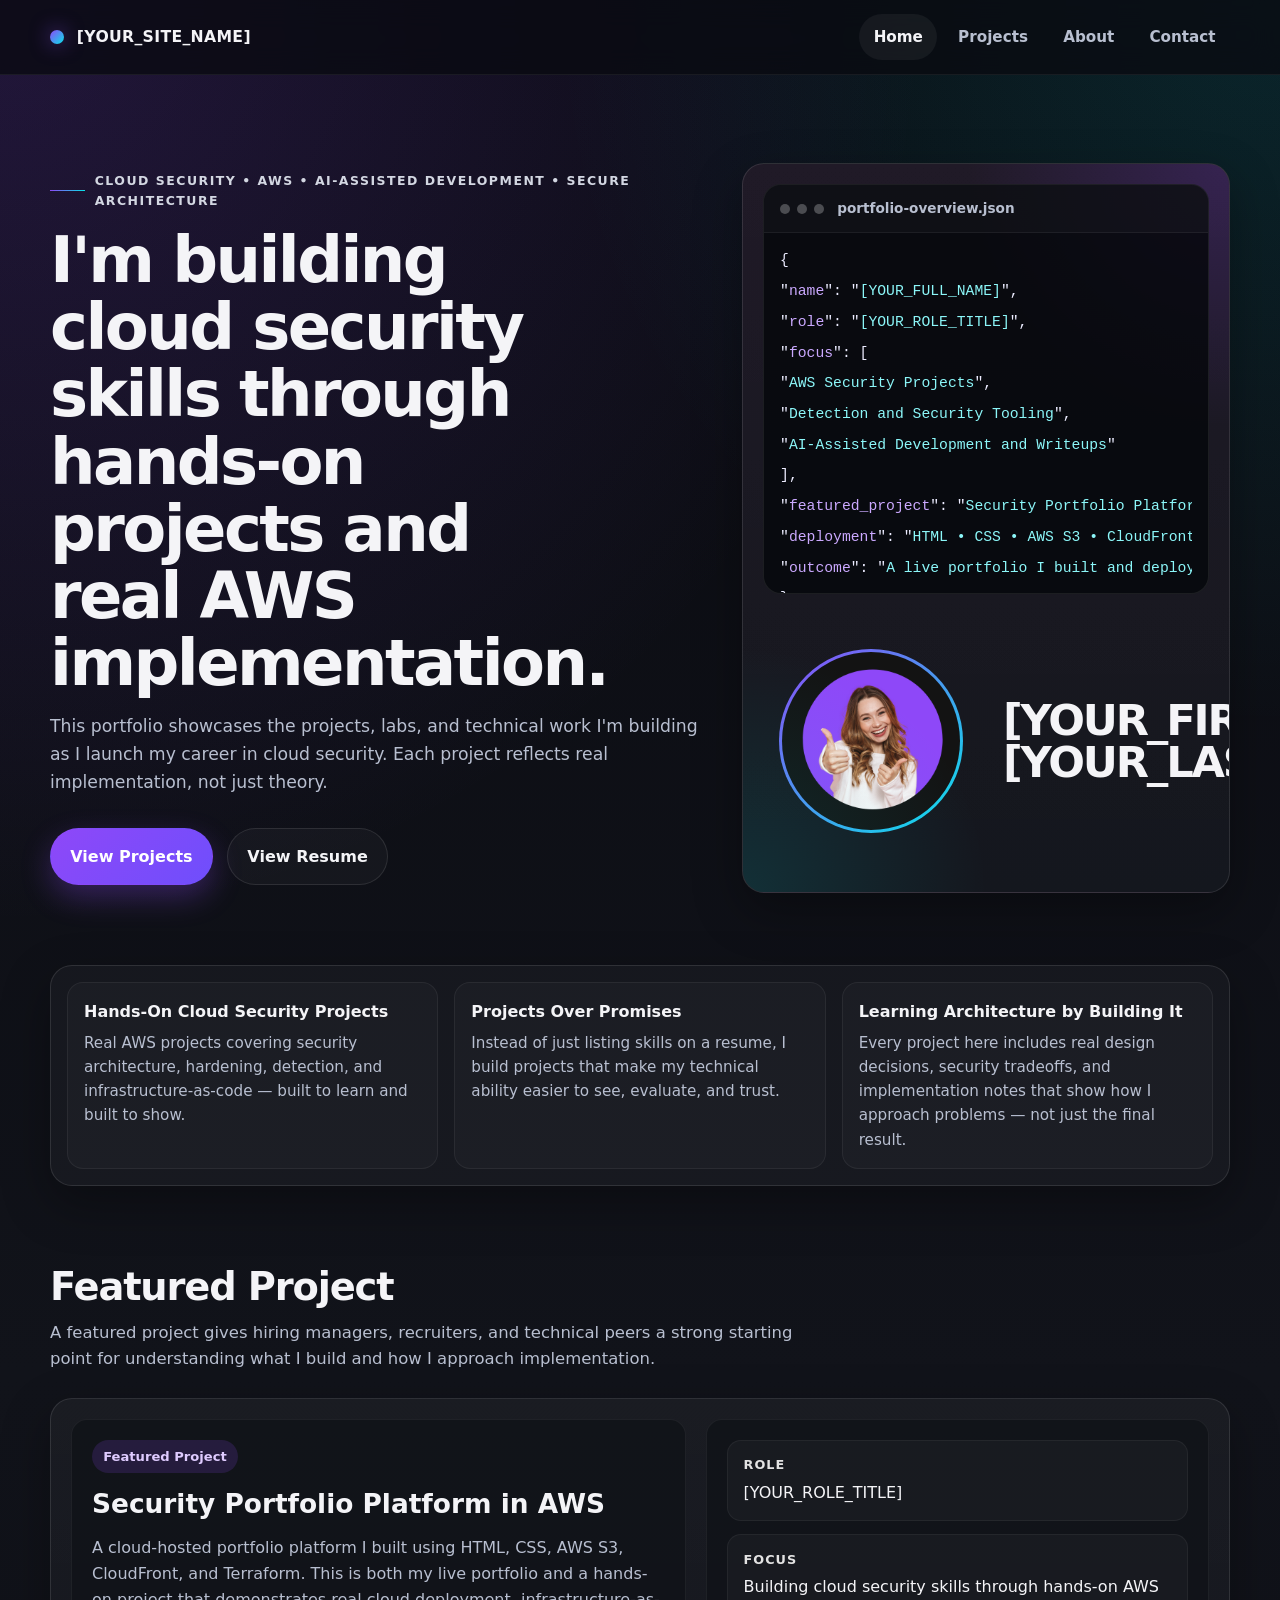
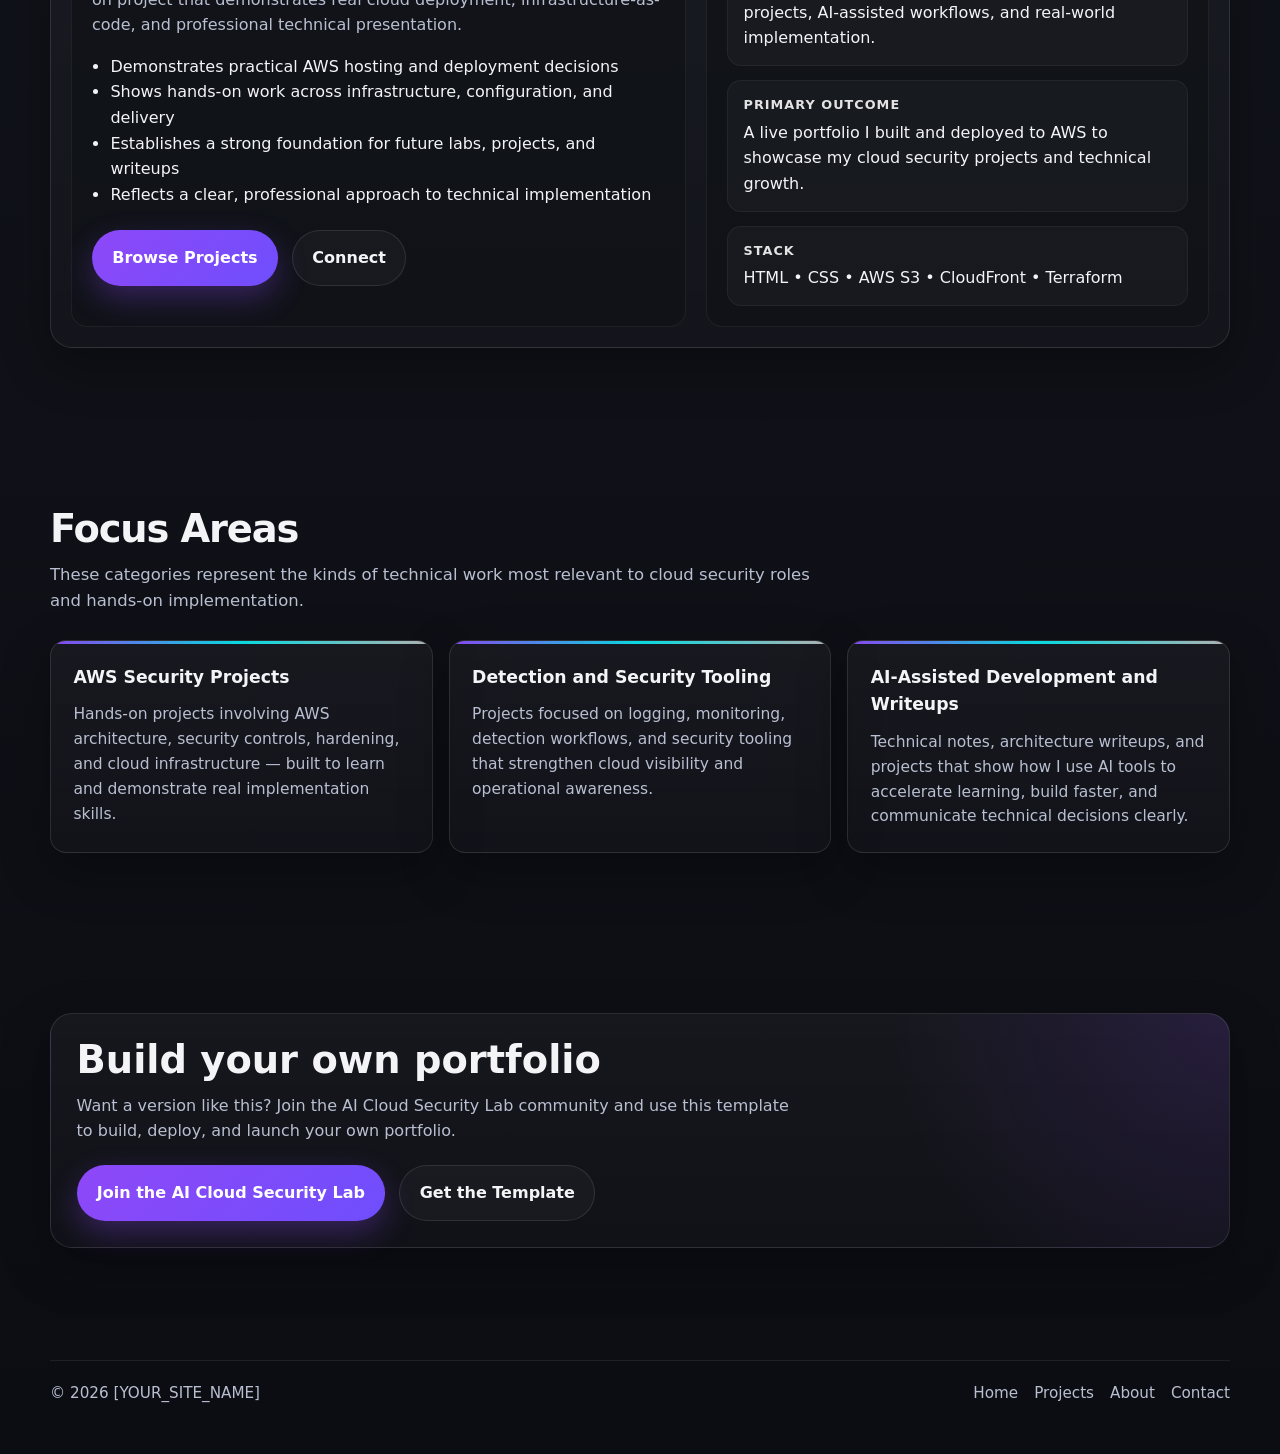
==== index.html @ b3df015f "Overhaul portfolio template: centralize config, rewrite copy, add project template - Rewrote all def" ====
<!DOCTYPE html>
<html lang="en">
<head>
  <meta charset="UTF-8" />
  <meta name="viewport" content="width=device-width, initial-scale=1.0" />

  <title>[YOUR_SITE_NAME] | Cloud Security Portfolio</title>
  <meta
    name="description"
    content="A cloud security portfolio built to showcase AWS projects, technical depth, and hands-on implementation experience."
    data-meta-description="homeMetaDescription"
  />

  <link rel="icon" type="image/svg+xml" href="assets/img/favicon.svg" />
  <link rel="stylesheet" href="assets/css/style.css" />
  <style>
    /* Homepage hero profile override
       Keeps the lower-right identity area centered, prominent,
       and visually complete beneath the JSON preview. */
    .hero-profile-showcase {
      display: grid;
      grid-template-columns: 200px 1fr;
      align-items: center;
      justify-content: center;
      gap: 2rem;
      width: min(100%, 430px);
      min-height: 255px;
      margin: 0 auto;
      padding: 0.5rem 0 0.25rem;
    }

    .hero-profile-photo-wrap-showcase {
      width: 184px;
      height: 184px;
      justify-self: center;
    }

    .hero-profile-text-showcase {
      display: flex;
      flex-direction: column;
      justify-content: center;
      align-self: center;
      gap: 0.15rem;
    }

    .hero-profile-text-showcase strong {
      font-size: 2.7rem;
      line-height: 0.9;
      letter-spacing: -0.05em;
    }

    @media (max-width: 700px) {
      .hero-profile-showcase {
        grid-template-columns: 126px 1fr;
        gap: 1rem;
        width: 100%;
        min-height: 0;
      }

      .hero-profile-photo-wrap-showcase {
        width: 124px;
        height: 124px;
      }

      .hero-profile-text-showcase strong {
        font-size: 1.9rem;
      }
    }
  </style>
</head>
<body data-page-id="home">
  <header class="site-header">
    <div class="container header-inner">
      <a href="index.html" class="logo" aria-label="Go to homepage">
        <span class="logo-mark" aria-hidden="true"></span>
        <span class="logo-text" data-site-name>[YOUR_SITE_NAME]</span>
      </a>

      <nav class="nav" aria-label="Primary navigation">
        <a href="index.html" aria-current="page">Home</a>
        <a href="projects.html">Projects</a>
        <a href="about.html">About</a>
        <a href="contact.html">Contact</a>
      </nav>
    </div>
  </header>

  <main>
    <section class="hero">
      <div class="container hero-grid">
        <div class="hero-copy">
          <div class="eyebrow" data-site-tagline>Cloud Security • AWS • Detection • Secure Architecture</div>

          <h1 data-home-hero-title>
            I build safer cloud environments through practical security engineering.
          </h1>

          <p class="hero-text" data-home-hero-subtitle>
            This portfolio highlights AWS projects, security tooling, architecture decisions, and technical work that demonstrate how I approach cloud security in practice.
          </p>

          <div class="hero-actions">
            <a class="button button-primary" href="projects.html" data-cta-view-projects>
              View Projects
            </a>

            <a
              class="button button-secondary"
              data-site-resume
              href="[YOUR_RESUME_URL]"
              target="_blank"
              rel="noopener noreferrer"
              data-site-resume-label
            >
              View Resume
            </a>
          </div>
        </div>

        <aside class="hero-card hero-card-stack" aria-label="Portfolio preview and profile">
          <div class="terminal">
            <div class="terminal-top">
              <span class="dot"></span>
              <span class="dot"></span>
              <span class="dot"></span>
              <span class="terminal-label" data-manifest-portfolio-label>portfolio-overview.json</span>
            </div>

            <div class="terminal-body">
              <p class="code-line">{</p>
              <p class="code-line">  "<span class="code-key">name</span>": "<span class="code-value" data-site-full-name>[YOUR_FULL_NAME]</span>",</p>
              <p class="code-line">  "<span class="code-key">role</span>": "<span class="code-value" data-site-role-title>[YOUR_ROLE_TITLE]</span>",</p>
              <p class="code-line">  "<span class="code-key">focus</span>": [</p>
              <p class="code-line">    "<span class="code-value" data-focus-area-one-title>AWS Security Projects</span>",</p>
              <p class="code-line">    "<span class="code-value" data-focus-area-two-title>Detection &amp; Security Tooling</span>",</p>
              <p class="code-line">    "<span class="code-value" data-focus-area-three-title>Architecture &amp; Technical Writeups</span>"</p>
              <p class="code-line">  ],</p>
              <p class="code-line">  "<span class="code-key">featured_project</span>": "<span class="code-value" data-featured-project-title>Security Portfolio Platform in AWS</span>",</p>
              <p class="code-line">  "<span class="code-key">deployment</span>": "<span class="code-value" data-starter-project-stack-short>HTML • CSS • AWS S3 • CloudFront • Terraform</span>",</p>
              <p class="code-line">  "<span class="code-key">outcome</span>": "<span class="code-value" data-starter-project-outcome>A professional site for presenting projects, technical depth, and cloud security experience.</span>"</p>
              <p class="code-line">}</p>
            </div>
          </div>

          <div class="hero-profile-minimal hero-profile-showcase">
            <div class="hero-profile-photo-wrap hero-profile-photo-wrap-showcase">
              <img
                data-site-headshot
                src="assets/img/headshot.png"
                alt="Profile image preview"
                class="hero-profile-photo"
              />
            </div>

            <div class="hero-profile-text hero-profile-text-showcase" aria-label="Profile identity">
              <strong data-site-first-name>[YOUR_FIRST_NAME]</strong>
              <strong data-site-last-name>[YOUR_LAST_NAME]</strong>
            </div>
          </div>
        </aside>
      </div>
    </section>

    <section class="info-strip">
      <div class="container">
        <div class="info-panel">
          <div class="info-item">
            <h3 data-home-value-one-title>Cloud Security Experience</h3>
            <p data-home-value-one-body>
              Explore hands-on work related to AWS security, hardening, logging, detection, and architecture decisions in real technical environments.
            </p>
          </div>

          <div class="info-item">
            <h3 data-home-value-two-title>Projects That Show How I Work</h3>
            <p data-home-value-two-body>
              See projects, labs, and writeups that make my technical approach easier to evaluate than a resume bullet ever could.
            </p>
          </div>

          <div class="info-item">
            <h3 data-home-value-three-title>Security Architecture Thinking</h3>
            <p data-home-value-three-body>
              This portfolio includes projects and writeups that show how I approach secure design, implementation decisions, and technical tradeoffs.
            </p>
          </div>
        </div>
      </div>
    </section>

    <section class="section" id="featured-project">
      <div class="container">
        <div class="section-header">
          <h2>Featured Project</h2>
          <p data-featured-section-desc>
            A featured project gives hiring managers, recruiters, and peers a strong starting point for understanding the kind of work I do and how I approach implementation.
          </p>
        </div>

        <div class="feature-card">
          <div class="feature-main">
            <span class="project-tag" data-starter-project-label>Starter Project</span>

            <h3 data-featured-project-title>Security Portfolio Platform in AWS</h3>

            <p data-featured-project-short-description>
              A practical static portfolio platform built with HTML, CSS, AWS S3, CloudFront, and Terraform. This project serves as both a live portfolio foundation and a repeatable example of cloud-hosted technical implementation presented in a professional way.
            </p>

            <ul class="feature-list">
              <li>Demonstrates practical AWS hosting and deployment decisions</li>
              <li>Shows hands-on work across infrastructure, configuration, and delivery</li>
              <li>Establishes a strong foundation for future labs, projects, and writeups</li>
              <li>Reflects a clear, professional approach to technical implementation</li>
            </ul>

            <div class="hero-actions feature-actions">
              <a class="button button-primary" href="projects.html" data-cta-browse-projects>
                Browse Projects
              </a>
              <a class="button button-secondary" href="contact.html">
                Connect
              </a>
            </div>
          </div>

          <aside class="feature-side">
            <div class="meta-grid">
              <div class="meta-item">
                <span class="meta-label">Role</span>
                <span data-site-role-title>[YOUR_ROLE_TITLE]</span>
              </div>

              <div class="meta-item">
                <span class="meta-label">Focus</span>
                <span data-site-focus-line>Cloud security, secure architecture, and hands-on implementation across AWS environments.</span>
              </div>

              <div class="meta-item">
                <span class="meta-label">Primary Outcome</span>
                <span data-starter-project-outcome>A professional site for presenting projects, technical depth, and cloud security experience.</span>
              </div>

              <div class="meta-item">
                <span class="meta-label">Stack</span>
                <span data-starter-project-stack-short>HTML • CSS • AWS S3 • CloudFront • Terraform</span>
              </div>
            </div>
          </aside>
        </div>
      </div>
    </section>

    <section class="section" id="focus-areas">
      <div class="container">
        <div class="section-header">
          <h2>Focus Areas</h2>
          <p data-focus-areas-section-desc>
            These categories help frame the kinds of work most relevant to cloud security roles, technical leadership conversations, and hands-on implementation opportunities.
          </p>
        </div>

        <div class="grid grid-3">
          <article class="card">
            <h3 data-focus-area-one-title>AWS Security Projects</h3>
            <p data-focus-area-one-description>
              Hands-on work involving AWS architecture, security controls, hardening decisions, and cloud-focused implementation.
            </p>
          </article>

          <article class="card">
            <h3 data-focus-area-two-title>Detection &amp; Security Tooling</h3>
            <p data-focus-area-two-description>
              Projects involving logging, monitoring, detection workflows, and security platforms that support stronger operational visibility.
            </p>
          </article>

          <article class="card">
            <h3 data-focus-area-three-title>Architecture &amp; Technical Writeups</h3>
            <p data-focus-area-three-description>
              Technical notes and structured writeups that explain design choices, implementation logic, and security reasoning clearly.
            </p>
          </article>
        </div>
      </div>
    </section>

    <section class="section" data-template-promo>
      <div class="container">
        <div class="cta-panel">
          <h2 data-template-promo-title>Build your own portfolio</h2>
          <p data-template-promo-text>
            Want a version like this? Join the community and use the template starter to build and deploy your own portfolio.
          </p>

          <div class="cta-actions">
            <a
              class="button button-primary"
              data-site-skool
              href="https://www.skool.com/cloud-security-lab"
              target="_blank"
              rel="noopener noreferrer"
              data-template-promo-community-label
            >
              Learn in the Community
            </a>
            <a
              class="button button-secondary"
              data-site-template-repo
              href="[YOUR_TEMPLATE_REPO_URL]"
              target="_blank"
              rel="noopener noreferrer"
              data-template-promo-github-label
            >
              Get the Template
            </a>
          </div>
        </div>
      </div>
    </section>
  </main>

  <footer class="site-footer">
    <div class="container footer-inner">
      <div data-site-footer>© 2026 [YOUR_SITE_NAME]</div>

      <div class="footer-links">
        <a href="index.html">Home</a>
        <a href="projects.html">Projects</a>
        <a href="about.html">About</a>
        <a href="contact.html">Contact</a>
      </div>
    </div>
  </footer>

  <script src="assets/js/main.js"></script>
</body>
</html>
---- assets/css/style.css ----
/*
  ==========================================================
  SECURITY PORTFOLIO TEMPLATE STYLES
  ==========================================================

  Core palette:
  - Accent purple: #8e48f8
  - Accent teal: #07e4e9
  - Silver: #e3e3e3
  - Black: #131313
*/

:root {
  --bg: #080b12;
  --bg-alt: #10131b;
  --panel: rgba(22, 24, 31, 0.88);
  --panel-strong: #171922;
  --text: #f4f4f7;
  --muted: #b8bfd0;
  --silver: #e3e3e3;
  --border: rgba(227, 227, 227, 0.12);

  --accent: #8e48f8;
  --accent-hover: #9d63fb;
  --accent-2: #07e4e9;
  --black: #131313;

  --shadow: 0 18px 50px rgba(0, 0, 0, 0.32);
  --radius-lg: 22px;
  --radius-md: 16px;
  --radius-sm: 12px;
  --max-width: 1180px;
}

* {
  box-sizing: border-box;
}

html {
  scroll-behavior: smooth;
}

body {
  margin: 0;
  font-family: Inter, ui-sans-serif, system-ui, -apple-system, BlinkMacSystemFont, "Segoe UI",
    Roboto, Helvetica, Arial, sans-serif;
  color: var(--text);
  background:
    radial-gradient(circle at top left, rgba(142, 72, 248, 0.18), transparent 28%),
    radial-gradient(circle at top right, rgba(7, 228, 233, 0.12), transparent 22%),
    linear-gradient(180deg, #0a0b11 0%, #11131a 45%, #0c0d13 100%);
  min-height: 100vh;
  line-height: 1.6;
}

a {
  color: inherit;
  text-decoration: none;
}

img {
  max-width: 100%;
  display: block;
}

.container {
  width: min(var(--max-width), calc(100% - 2rem));
  margin: 0 auto;
}

/* Header */
.site-header {
  position: sticky;
  top: 0;
  z-index: 1000;
  backdrop-filter: blur(14px);
  background: rgba(10, 11, 17, 0.78);
  border-bottom: 1px solid rgba(255, 255, 255, 0.06);
}

.header-inner {
  display: flex;
  align-items: center;
  justify-content: space-between;
  gap: 1rem;
  min-height: 74px;
}

.logo {
  display: inline-flex;
  align-items: center;
  gap: 0.8rem;
  font-weight: 800;
  letter-spacing: 0.02em;
}

.logo-mark {
  width: 14px;
  height: 14px;
  border-radius: 50%;
  background: linear-gradient(135deg, var(--accent), var(--accent-2));
  box-shadow: 0 0 20px rgba(142, 72, 248, 0.58);
  flex-shrink: 0;
}

.logo-text {
  font-size: 0.98rem;
  color: var(--text);
}

.nav {
  display: flex;
  align-items: center;
  gap: 0.4rem;
  flex-wrap: wrap;
}

.nav a {
  color: var(--muted);
  padding: 0.65rem 0.9rem;
  border-radius: 999px;
  transition: 0.2s ease;
  font-weight: 600;
  font-size: 0.95rem;
}

.nav a:hover,
.nav a[aria-current="page"] {
  color: var(--text);
  background: rgba(255, 255, 255, 0.05);
}

/* Hero */
.hero {
  padding: 5.5rem 0 3.5rem;
}

.hero-grid {
  display: grid;
  grid-template-columns: 1.15fr 0.85fr;
  gap: 2rem;
  align-items: stretch;
}

.hero-copy {
  padding: 0.5rem 0;
}

.eyebrow {
  display: inline-flex;
  align-items: center;
  gap: 0.6rem;
  margin-bottom: 1rem;
  color: #d3d7e2;
  text-transform: uppercase;
  letter-spacing: 0.12em;
  font-size: 0.78rem;
  font-weight: 800;
}

.eyebrow::before {
  content: "";
  width: 38px;
  height: 1px;
  background: linear-gradient(90deg, var(--accent), var(--accent-2));
  display: inline-block;
}

.hero h1 {
  margin: 0 0 1rem;
  font-size: clamp(2.5rem, 5vw, 4.8rem);
  line-height: 1.05;
  letter-spacing: -0.04em;
  max-width: 11ch;
}

.hero h1 .highlight {
  background: linear-gradient(135deg, #ffffff, #c9a7ff 52%, #84fcff);
  -webkit-background-clip: text;
  background-clip: text;
  color: transparent;
}

.hero-text {
  margin: 0;
  max-width: 700px;
  color: var(--muted);
  font-size: 1.08rem;
}

/* Profile chip / headshot */
.profile-chip {
  margin-top: 1.6rem;
  display: inline-flex;
  align-items: center;
  gap: 1rem;
  padding: 0.9rem 1rem;
  border-radius: 22px;
  background: rgba(255, 255, 255, 0.04);
  border: 1px solid var(--border);
  box-shadow: var(--shadow);
  max-width: 520px;
}

.profile-photo-wrap {
  width: 92px;
  height: 92px;
  border-radius: 50%;
  padding: 3px;
  background: linear-gradient(135deg, var(--accent), var(--accent-2));
  flex-shrink: 0;
}

.profile-photo {
  width: 100%;
  height: 100%;
  border-radius: 50%;
  object-fit: cover;
  background: #222;
}

.profile-chip-text {
  display: flex;
  flex-direction: column;
  gap: 0.2rem;
  min-width: 0;
}

.profile-chip-text strong {
  font-size: 1.15rem;
  line-height: 1.2;
}

.profile-chip-text span {
  font-size: 0.95rem;
  color: var(--muted);
  line-height: 1.3;
}

.hero-actions {
  display: flex;
  flex-wrap: wrap;
  gap: 0.9rem;
  margin-top: 2rem;
}

/* Buttons */
.button {
  display: inline-flex;
  align-items: center;
  justify-content: center;
  min-height: 48px;
  padding: 0.9rem 1.2rem;
  border-radius: 999px;
  border: 1px solid transparent;
  font-weight: 700;
  transition: 0.2s ease;
}

.button-primary {
  background: linear-gradient(135deg, var(--accent), #6f4efc);
  color: #fff;
  box-shadow: 0 12px 30px rgba(142, 72, 248, 0.3);
}

.button-primary:hover {
  transform: translateY(-1px);
  box-shadow: 0 16px 36px rgba(142, 72, 248, 0.36);
  background: linear-gradient(135deg, var(--accent-hover), #7f61ff);
}

.button-secondary {
  color: var(--text);
  border-color: rgba(255, 255, 255, 0.1);
  background: rgba(255, 255, 255, 0.03);
}

.button-secondary:hover {
  background: rgba(255, 255, 255, 0.06);
  border-color: rgba(255, 255, 255, 0.16);
}

/* Hero card / terminal */
.hero-card {
  position: relative;
  overflow: hidden;
  border-radius: var(--radius-lg);
  border: 1px solid var(--border);
  background:
    linear-gradient(180deg, rgba(255, 255, 255, 0.035), rgba(255, 255, 255, 0.015)),
    linear-gradient(180deg, #18121f, #10131a);
  padding: 1.25rem;
  box-shadow: var(--shadow);
  min-height: 100%;
}

.hero-card::before {
  content: "";
  position: absolute;
  inset: 0;
  background:
    radial-gradient(circle at top right, rgba(142, 72, 248, 0.2), transparent 30%),
    radial-gradient(circle at bottom left, rgba(7, 228, 233, 0.12), transparent 28%);
  pointer-events: none;
}

.terminal {
  position: relative;
  border-radius: 18px;
  border: 1px solid rgba(255, 255, 255, 0.08);
  background: rgba(6, 8, 12, 0.82);
  overflow: hidden;
}

.terminal-top {
  display: flex;
  align-items: center;
  gap: 0.45rem;
  padding: 0.8rem 1rem;
  border-bottom: 1px solid rgba(255, 255, 255, 0.06);
  background: rgba(255, 255, 255, 0.025);
}

.dot {
  width: 10px;
  height: 10px;
  border-radius: 50%;
  background: rgba(255, 255, 255, 0.25);
}

.terminal-label {
  margin-left: 0.35rem;
  font-size: 0.85rem;
  color: var(--muted);
  font-weight: 600;
}

.terminal-body {
  padding: 1rem;
  font-family: ui-monospace, SFMono-Regular, Menlo, Monaco, Consolas, monospace;
  font-size: 0.92rem;
  color: #ececff;
  max-height: 360px;
  overflow: auto;
  scrollbar-width: thin;
  scrollbar-color: var(--accent) rgba(255, 255, 255, 0.08);
}

/* Better-looking scrollbar */
.terminal-body::-webkit-scrollbar {
  width: 10px;
  height: 10px;
}

.terminal-body::-webkit-scrollbar-track {
  background: rgba(255, 255, 255, 0.06);
  border-radius: 999px;
}

.terminal-body::-webkit-scrollbar-thumb {
  background: linear-gradient(180deg, var(--accent), var(--accent-2));
  border-radius: 999px;
  border: 2px solid rgba(10, 11, 17, 0.75);
}

.terminal-body::-webkit-scrollbar-thumb:hover {
  background: linear-gradient(180deg, var(--accent-hover), #3cf3f7);
}

.code-line {
  margin: 0 0 0.45rem;
  white-space: nowrap;
  overflow-x: auto;
}

.code-key {
  color: #cba9ff;
}

.code-value {
  color: #8cf7f9;
}

/* Quick value strip */
.info-strip {
  padding: 1rem 0 0;
}

.info-panel {
  display: grid;
  grid-template-columns: repeat(3, 1fr);
  gap: 1rem;
  padding: 1rem;
  border: 1px solid var(--border);
  border-radius: var(--radius-lg);
  background: rgba(255, 255, 255, 0.03);
  box-shadow: var(--shadow);
}

.info-item {
  padding: 1rem;
  border-radius: var(--radius-md);
  background: rgba(255, 255, 255, 0.025);
  border: 1px solid rgba(255, 255, 255, 0.06);
}

.info-item h3 {
  margin: 0 0 0.4rem;
  font-size: 1rem;
}

.info-item p {
  margin: 0;
  color: var(--muted);
  font-size: 0.95rem;
}

/* Generic section styles */
.section {
  padding: 5rem 0;
}

.section-header {
  margin-bottom: 1.6rem;
  max-width: 760px;
}

.section-header h2 {
  margin: 0 0 0.7rem;
  font-size: clamp(1.9rem, 3vw, 2.8rem);
  line-height: 1.1;
  letter-spacing: -0.03em;
}

.section-header p {
  margin: 0;
  color: var(--muted);
  font-size: 1.03rem;
}

/* Featured project */
.feature-card {
  display: grid;
  grid-template-columns: 1.1fr 0.9fr;
  gap: 1.2rem;
  padding: 1.25rem;
  border-radius: var(--radius-lg);
  border: 1px solid var(--border);
  background: linear-gradient(180deg, rgba(255,255,255,0.04), rgba(255,255,255,0.02));
  box-shadow: var(--shadow);
}

.feature-main,
.feature-side {
  border-radius: var(--radius-md);
  padding: 1.25rem;
  background: rgba(16, 18, 24, 0.78);
  border: 1px solid rgba(255,255,255,0.06);
}

.project-tag {
  display: inline-flex;
  padding: 0.38rem 0.7rem;
  border-radius: 999px;
  background: rgba(142, 72, 248, 0.16);
  color: #dfcbff;
  font-size: 0.82rem;
  font-weight: 700;
  margin-bottom: 1rem;
}

.feature-main h3 {
  margin: 0 0 0.85rem;
  font-size: 1.65rem;
  line-height: 1.15;
}

.feature-main p,
.feature-side p,
.feature-side li {
  color: var(--muted);
}

.feature-list {
  margin: 1rem 0 0;
  padding-left: 1.15rem;
}

.feature-actions {
  margin-top: 1.4rem;
}

.meta-grid {
  display: grid;
  gap: 0.85rem;
}

.meta-item {
  padding: 0.9rem 1rem;
  border-radius: 14px;
  background: rgba(255,255,255,0.03);
  border: 1px solid rgba(255,255,255,0.05);
}

.meta-label {
  display: block;
  margin-bottom: 0.25rem;
  color: var(--silver);
  font-size: 0.8rem;
  font-weight: 800;
  text-transform: uppercase;
  letter-spacing: 0.08em;
}

/* Focus areas */
.grid {
  display: grid;
  gap: 1rem;
}

.grid-3 {
  grid-template-columns: repeat(3, 1fr);
}

.card {
  position: relative;
  overflow: hidden;
  padding: 1.4rem;
  border-radius: var(--radius-md);
  border: 1px solid var(--border);
  background: linear-gradient(180deg, rgba(255,255,255,0.04), rgba(255,255,255,0.02));
  box-shadow: var(--shadow);
}

.card::after {
  content: "";
  position: absolute;
  top: 0;
  left: 0;
  width: 100%;
  height: 3px;
  background: linear-gradient(90deg, var(--accent), var(--accent-2), #b9b9b9);
  opacity: 0.95;
}

.card h3 {
  margin: 0 0 0.7rem;
  font-size: 1.08rem;
}

.card p {
  margin: 0;
  color: var(--muted);
  font-size: 0.97rem;
}

/* CTA */
.cta-panel {
  padding: 1.6rem;
  border-radius: var(--radius-lg);
  border: 1px solid var(--border);
  background:
    radial-gradient(circle at top right, rgba(142, 72, 248, 0.14), transparent 28%),
    linear-gradient(180deg, rgba(255,255,255,0.04), rgba(255,255,255,0.02));
  box-shadow: var(--shadow);
}

.cta-panel h2 {
  margin: 0 0 0.7rem;
  font-size: clamp(1.7rem, 3vw, 2.4rem);
  line-height: 1.1;
}

.cta-panel p {
  margin: 0;
  color: var(--muted);
  max-width: 720px;
}

.cta-actions {
  display: flex;
  flex-wrap: wrap;
  gap: 0.9rem;
  margin-top: 1.3rem;
}

/* Footer */
.site-footer {
  padding: 2rem 0 3rem;
  color: var(--muted);
  font-size: 0.95rem;
}

.footer-inner {
  display: flex;
  justify-content: space-between;
  gap: 1rem;
  align-items: center;
  padding-top: 1.3rem;
  border-top: 1px solid rgba(255,255,255,0.08);
  flex-wrap: wrap;
}

.footer-links {
  display: flex;
  gap: 1rem;
  flex-wrap: wrap;
}

.footer-links a:hover {
  color: var(--text);
}

/* Responsive */
@media (max-width: 980px) {
  .hero-grid,
  .feature-card,
  .grid-3,
  .info-panel {
    grid-template-columns: 1fr;
  }

  .hero {
    padding-top: 4.25rem;
  }

  .hero h1 {
    max-width: 100%;
  }
}

@media (max-width: 700px) {
  .header-inner {
    align-items: flex-start;
    flex-direction: column;
    padding: 0.9rem 0;
  }

  .nav {
    width: 100%;
  }

  .nav a {
    padding-left: 0;
    padding-right: 0.75rem;
  }

  .hero-actions,
  .cta-actions {
    flex-direction: column;
    align-items: stretch;
  }

  .button {
    width: 100%;
  }

  .profile-chip {
    width: 100%;
    border-radius: 18px;
  }

  .hero-card,
  .feature-main,
  .feature-side,
  .card,
  .info-item,
  .cta-panel {
    padding: 1.1rem;
  }

  .section {
    padding: 4rem 0;
  }
}
/* ==========================================================
   PROJECTS PAGE
========================================================== */

.page-hero {
  padding: 5rem 0 2rem;
}

.page-hero-grid {
  display: grid;
  grid-template-columns: 1.05fr 0.95fr;
  gap: 1.5rem;
  align-items: stretch;
}

.page-hero-copy {
  display: flex;
  flex-direction: column;
  justify-content: center;
}

.page-title {
  margin: 0 0 1rem;
  font-size: clamp(2.3rem, 4.5vw, 4.4rem);
  line-height: 1.05;
  letter-spacing: -0.04em;
  max-width: 11.5ch;
}

.page-lead {
  margin: 0;
  max-width: 760px;
  color: var(--muted);
  font-size: 1.08rem;
}

.project-manifest-card {
  position: relative;
  overflow: hidden;
  border-radius: var(--radius-lg);
  border: 1px solid var(--border);
  background:
    linear-gradient(180deg, rgba(255,255,255,0.035), rgba(255,255,255,0.015)),
    linear-gradient(180deg, #18121f, #10131a);
  padding: 1.1rem;
  box-shadow: var(--shadow);
}

.project-manifest-card::before {
  content: "";
  position: absolute;
  inset: 0;
  background:
    radial-gradient(circle at top right, rgba(142, 72, 248, 0.18), transparent 30%),
    radial-gradient(circle at bottom left, rgba(7, 228, 233, 0.1), transparent 28%);
  pointer-events: none;
}

.manifest-window {
  position: relative;
  border-radius: 18px;
  border: 1px solid rgba(255,255,255,0.08);
  background: rgba(6, 8, 12, 0.84);
  overflow: hidden;
}

.manifest-top {
  display: flex;
  align-items: center;
  gap: 0.45rem;
  padding: 0.8rem 1rem;
  border-bottom: 1px solid rgba(255,255,255,0.06);
  background: rgba(255,255,255,0.025);
}

.manifest-label {
  margin-left: 0.35rem;
  font-size: 0.85rem;
  color: var(--muted);
  font-weight: 600;
}

.manifest-body {
  max-height: 320px;
  overflow: auto;
  padding: 1rem;
  scrollbar-width: thin;
  scrollbar-color: var(--accent) rgba(255, 255, 255, 0.08);
}

.manifest-body::-webkit-scrollbar {
  width: 10px;
  height: 10px;
}

.manifest-body::-webkit-scrollbar-track {
  background: rgba(255, 255, 255, 0.06);
  border-radius: 999px;
}

.manifest-body::-webkit-scrollbar-thumb {
  background: linear-gradient(180deg, var(--accent), var(--accent-2));
  border-radius: 999px;
  border: 2px solid rgba(10, 11, 17, 0.75);
}

.manifest-body::-webkit-scrollbar-thumb:hover {
  background: linear-gradient(180deg, var(--accent-hover), #3cf3f7);
}

.manifest-code {
  margin: 0;
  font-family: ui-monospace, SFMono-Regular, Menlo, Monaco, Consolas, monospace;
  font-size: 0.92rem;
  line-height: 1.7;
  color: #dff5ff;
  white-space: pre;
}

.manifest-summary {
  position: relative;
  display: grid;
  grid-template-columns: repeat(3, 1fr);
  gap: 0.85rem;
  margin-top: 1rem;
}

.manifest-summary-item {
  padding: 0.9rem 1rem;
  border-radius: 14px;
  background: rgba(255,255,255,0.04);
  border: 1px solid rgba(255,255,255,0.06);
}

.manifest-summary-label {
  display: block;
  margin-bottom: 0.3rem;
  color: var(--silver);
  font-size: 0.78rem;
  font-weight: 800;
  text-transform: uppercase;
  letter-spacing: 0.08em;
}

.manifest-summary-item strong {
  font-size: 0.95rem;
  line-height: 1.3;
}

/* existing responsive alignment */
@media (max-width: 980px) {
  .page-hero-grid {
    grid-template-columns: 1fr;
  }
}

@media (max-width: 700px) {
  .page-hero {
    padding: 4rem 0 1.5rem;
  }

  .manifest-summary {
    grid-template-columns: 1fr;
  }

  .manifest-body {
    max-height: 260px;
  }
}
/* ==========================================================
   PROJECT DETAIL PAGE
========================================================== */

.project-hero {
  padding: 5rem 0 2rem;
}

.project-hero-grid {
  display: grid;
  grid-template-columns: 1.05fr 0.95fr;
  gap: 1.5rem;
  align-items: stretch;
}

.project-hero-copy {
  display: flex;
  flex-direction: column;
  justify-content: center;
}

.project-title {
  margin: 0 0 1rem;
  font-size: clamp(2.3rem, 4.5vw, 4.4rem);
  line-height: 1.05;
  letter-spacing: -0.04em;
  max-width: 11ch;
}

.project-lead {
  margin: 0;
  max-width: 760px;
  color: var(--muted);
  font-size: 1.08rem;
}

.project-hero-actions {
  display: flex;
  flex-wrap: wrap;
  gap: 0.9rem;
  margin-top: 2rem;
}

.project-hero-card {
  position: relative;
  overflow: hidden;
  border-radius: var(--radius-lg);
  border: 1px solid var(--border);
  background:
    linear-gradient(180deg, rgba(255,255,255,0.035), rgba(255,255,255,0.015)),
    linear-gradient(180deg, #18121f, #10131a);
  padding: 1.1rem;
  box-shadow: var(--shadow);
}

.project-hero-card::before {
  content: "";
  position: absolute;
  inset: 0;
  background:
    radial-gradient(circle at top right, rgba(142, 72, 248, 0.18), transparent 30%),
    radial-gradient(circle at bottom left, rgba(7, 228, 233, 0.1), transparent 28%);
  pointer-events: none;
}

.project-content-grid {
  display: grid;
  grid-template-columns: minmax(0, 1.45fr) minmax(280px, 0.7fr);
  gap: 1.5rem;
  align-items: start;
}

.project-content-main {
  display: flex;
  flex-direction: column;
  gap: 1.25rem;
}

.project-section {
  padding: 1.4rem;
  border-radius: var(--radius-md);
  border: 1px solid var(--border);
  background: linear-gradient(180deg, rgba(255,255,255,0.04), rgba(255,255,255,0.02));
  box-shadow: var(--shadow);
}

.project-section h2 {
  margin: 0 0 0.85rem;
  font-size: 1.4rem;
  line-height: 1.2;
}

.project-section p {
  margin: 0;
  color: var(--muted);
}

.project-section .feature-list {
  margin: 0;
}

.project-section .feature-list li {
  color: var(--muted);
}

.project-placeholder {
  margin-top: 1rem;
  padding: 1.2rem;
  border-radius: 16px;
  border: 1px dashed rgba(255,255,255,0.12);
  background: rgba(255,255,255,0.03);
  color: var(--muted);
}

.project-sidebar {
  display: flex;
  flex-direction: column;
  gap: 1rem;
}

.project-sidebar-card {
  padding: 1.25rem;
  border-radius: var(--radius-md);
  border: 1px solid var(--border);
  background: linear-gradient(180deg, rgba(255,255,255,0.04), rgba(255,255,255,0.02));
  box-shadow: var(--shadow);
}

.project-sidebar-card h3 {
  margin: 0 0 1rem;
  font-size: 1.05rem;
}

.project-sidebar-list {
  display: flex;
  flex-direction: column;
  gap: 0.9rem;
}

.project-sidebar-item {
  display: flex;
  flex-direction: column;
  gap: 0.2rem;
}

.project-sidebar-label {
  color: var(--silver);
  font-size: 0.8rem;
  font-weight: 800;
  text-transform: uppercase;
  letter-spacing: 0.08em;
}

.project-sidebar-item strong {
  font-size: 0.98rem;
  line-height: 1.3;
}

.project-links {
  list-style: none;
  margin: 0;
  padding: 0;
}

.project-links li + li {
  margin-top: 0.75rem;
}

.project-links a {
  color: var(--accent-2);
  font-weight: 600;
}

.project-links a:hover {
  color: #7efcff;
}

@media (max-width: 980px) {
  .project-hero-grid,
  .project-content-grid {
    grid-template-columns: 1fr;
  }
}

@media (max-width: 700px) {
  .project-hero {
    padding: 4rem 0 1.5rem;
  }

  .project-section,
  .project-sidebar-card {
    padding: 1.1rem;
  }

  .project-hero-actions {
    flex-direction: column;
    align-items: stretch;
  }
}
/* ==========================================================
   ABOUT PAGE REFINEMENT
   Balanced hero photo + stronger text hierarchy
========================================================== */

.about-hero-enhanced {
  padding: 5rem 0 2rem;
}

.about-hero-grid-enhanced {
  display: grid;
  grid-template-columns: minmax(0, 1.2fr) 380px;
  gap: 1.5rem;
  align-items: center;
}

.about-title {
  margin: 0 0 1rem;
  font-size: clamp(2.8rem, 4.8vw, 4.8rem);
  line-height: 1.06;
  letter-spacing: -0.04em;
  max-width: 12ch;
}

.about-lead {
  margin: 0;
  max-width: 760px;
  color: var(--muted);
  font-size: 1.1rem;
  line-height: 1.7;
}

.about-feature-card {
  padding: 1rem;
  border-radius: var(--radius-lg);
  border: 1px solid var(--border);
  background:
    radial-gradient(circle at top right, rgba(142, 72, 248, 0.14), transparent 28%),
    linear-gradient(180deg, rgba(255,255,255,0.04), rgba(255,255,255,0.02));
  box-shadow: var(--shadow);
}

.about-feature-photo-wrap {
  width: 100%;
  aspect-ratio: 1 / 1;
  max-height: 340px;
  border-radius: 22px;
  padding: 4px;
  background: linear-gradient(135deg, var(--accent), var(--accent-2));
  overflow: hidden;
}

.about-feature-photo {
  width: 100%;
  height: 100%;
  object-fit: cover;
  border-radius: 18px;
  display: block;
  background: #222;
}

.about-feature-meta {
  margin-top: 0.9rem;
  display: flex;
  flex-direction: column;
  gap: 0.22rem;
}

.about-feature-meta strong {
  font-size: 1.08rem;
  line-height: 1.2;
}

.about-feature-meta span {
  color: var(--muted);
  font-size: 0.92rem;
  line-height: 1.35;
}

.about-feature-tags {
  margin-top: 0.85rem;
  display: flex;
  flex-wrap: wrap;
  gap: 0.5rem;
}

.about-feature-tags span {
  display: inline-flex;
  align-items: center;
  padding: 0.36rem 0.7rem;
  border-radius: 999px;
  background: rgba(255,255,255,0.05);
  border: 1px solid rgba(255,255,255,0.06);
  color: var(--silver);
  font-size: 0.8rem;
  font-weight: 600;
}

.about-content-grid-simplified {
  display: grid;
  grid-template-columns: minmax(0, 1.35fr) minmax(280px, 0.65fr);
  gap: 1.5rem;
  align-items: start;
}

.about-main {
  display: flex;
  flex-direction: column;
  gap: 1.25rem;
}

.about-sidebar {
  display: flex;
  flex-direction: column;
  gap: 1rem;
}

.about-sidebar-card {
  padding: 1.15rem;
}

.about-sidebar-card h3 {
  margin: 0 0 0.9rem;
}

.about-values-list {
  display: flex;
  flex-direction: column;
  gap: 1rem;
}

.about-value-item {
  color: var(--muted);
  line-height: 1.55;
}

.about-sidebar .project-card-meta {
  gap: 0.55rem;
}

.about-sidebar .project-card-meta span {
  font-size: 0.8rem;
}

@media (max-width: 1100px) {
  .about-hero-grid-enhanced {
    grid-template-columns: minmax(0, 1fr) 340px;
  }

  .about-title {
    font-size: clamp(2.5rem, 4.4vw, 4.2rem);
  }
}

@media (max-width: 980px) {
  .about-hero-grid-enhanced,
  .about-content-grid-simplified {
    grid-template-columns: 1fr;
  }

  .about-feature-card {
    max-width: 420px;
  }

  .about-title {
    max-width: 100%;
  }
}

@media (max-width: 700px) {
  .about-feature-card,
  .about-section,
  .about-sidebar-card {
    padding: 1.1rem;
  }

  .about-feature-photo-wrap {
    max-height: none;
    border-radius: 18px;
  }

  .about-feature-photo {
    border-radius: 14px;
  }

  .about-title {
    font-size: clamp(2.3rem, 9vw, 3.4rem);
  }

  .about-lead {
    font-size: 1rem;
  }
}
/* ==========================================================
   CONTACT PAGE
========================================================== */

.contact-hero {
  padding: 5rem 0 2rem;
}

.contact-hero-grid {
  display: grid;
  grid-template-columns: minmax(0, 1.1fr) minmax(300px, 0.85fr);
  gap: 1.5rem;
  align-items: center;
}

.contact-hero-copy {
  display: flex;
  flex-direction: column;
  justify-content: center;
}

.contact-title {
  margin: 0 0 1rem;
  font-size: clamp(2.6rem, 4.8vw, 4.6rem);
  line-height: 1.06;
  letter-spacing: -0.04em;
  max-width: 11ch;
}

.contact-lead {
  margin: 0;
  max-width: 760px;
  color: var(--muted);
  font-size: 1.08rem;
  line-height: 1.7;
}

.contact-summary-card {
  padding: 1.25rem;
  border-radius: var(--radius-lg);
  border: 1px solid var(--border);
  background:
    radial-gradient(circle at top right, rgba(142, 72, 248, 0.14), transparent 28%),
    linear-gradient(180deg, rgba(255,255,255,0.04), rgba(255,255,255,0.02));
  box-shadow: var(--shadow);
}

.contact-summary-card h2 {
  margin: 0 0 1rem;
  font-size: 1.25rem;
  line-height: 1.2;
}

.contact-summary-list {
  display: flex;
  flex-direction: column;
  gap: 0.85rem;
}

.contact-summary-item {
  padding: 0.95rem 1rem;
  border-radius: 14px;
  background: rgba(255,255,255,0.04);
  border: 1px solid rgba(255,255,255,0.06);
  color: var(--muted);
  line-height: 1.55;
}

.contact-grid {
  display: grid;
  grid-template-columns: repeat(2, minmax(0, 1fr));
  gap: 1rem;
}

.contact-card {
  padding: 1.35rem;
  border-radius: var(--radius-md);
  border: 1px solid var(--border);
  background: linear-gradient(180deg, rgba(255,255,255,0.04), rgba(255,255,255,0.02));
  box-shadow: var(--shadow);
  display: flex;
  flex-direction: column;
  gap: 0.9rem;
}

.contact-card-primary {
  position: relative;
  overflow: hidden;
}

.contact-card-primary::before {
  content: "";
  position: absolute;
  inset: 0;
  background:
    radial-gradient(circle at top right, rgba(142, 72, 248, 0.12), transparent 24%),
    radial-gradient(circle at bottom left, rgba(7, 228, 233, 0.08), transparent 20%);
  pointer-events: none;
}

.contact-card-top {
  position: relative;
  z-index: 1;
}

.contact-card h3 {
  margin: 0;
  font-size: 1.14rem;
  line-height: 1.25;
}

.contact-card p {
  margin: 0;
  color: var(--muted);
  font-size: 0.97rem;
  line-height: 1.6;
}

.contact-card-actions {
  margin-top: auto;
  position: relative;
  z-index: 1;
}

.contact-note-panel {
  padding: 1.6rem;
  border-radius: var(--radius-lg);
  border: 1px solid var(--border);
  background:
    radial-gradient(circle at top right, rgba(142, 72, 248, 0.14), transparent 28%),
    linear-gradient(180deg, rgba(255,255,255,0.04), rgba(255,255,255,0.02));
  box-shadow: var(--shadow);
}

.contact-note-panel h2 {
  margin: 0 0 0.7rem;
  font-size: clamp(1.7rem, 3vw, 2.3rem);
  line-height: 1.1;
}

.contact-note-panel p {
  margin: 0;
  color: var(--muted);
  max-width: 760px;
  line-height: 1.65;
}

@media (max-width: 980px) {
  .contact-hero-grid,
  .contact-grid {
    grid-template-columns: 1fr;
  }
}

@media (max-width: 700px) {
  .contact-hero {
    padding: 4rem 0 1.5rem;
  }

  .contact-summary-card,
  .contact-card,
  .contact-note-panel {
    padding: 1.1rem;
  }

  .contact-title {
    font-size: clamp(2.3rem, 9vw, 3.4rem);
  }

  .contact-lead {
    font-size: 1rem;
  }
}
/* ==========================================================
   404 PAGE
========================================================== */

.error-page {
  min-height: calc(100vh - 180px);
  display: flex;
  align-items: center;
  padding: 5rem 0;
}

.error-page-inner {
  max-width: 760px;
}

.error-title {
  margin: 0 0 1rem;
  font-size: clamp(2.8rem, 5vw, 4.8rem);
  line-height: 1.05;
  letter-spacing: -0.04em;
}

.error-lead {
  margin: 0;
  max-width: 680px;
  color: var(--muted);
  font-size: 1.08rem;
  line-height: 1.7;
}
/* ==========================================================
   HOMEPAGE HERO REFINEMENT
   Simpler identity section under terminal
========================================================== */

.hero-card-stack {
  display: flex;
  flex-direction: column;
  gap: 1.1rem;
}

.hero-profile-minimal {
  display: flex;
  padding: 0.35rem 0 0;
}

.hero-profile-horizontal {
  align-items: center;
  gap: 1.25rem;
  width: 100%;
}

.hero-profile-photo-wrap {
  width: 124px;
  height: 124px;
  border-radius: 50%;
  padding: 3px;
  background: linear-gradient(135deg, var(--accent), var(--accent-2));
  flex-shrink: 0;
}

.hero-profile-photo-wrap-large {
  width: 136px;
  height: 136px;
}

.hero-profile-photo {
  width: 100%;
  height: 100%;
  object-fit: cover;
  border-radius: 50%;
  display: block;
  background: #222;
}

.hero-profile-text {
  display: flex;
  flex-direction: column;
  justify-content: center;
  min-width: 0;
}

.hero-profile-text-vertical {
  gap: 0.08rem;
}

.hero-profile-text-vertical strong {
  font-size: 2.25rem;
  line-height: 0.95;
  letter-spacing: -0.04em;
}

@media (max-width: 700px) {
  .hero-profile-horizontal {
    gap: 1rem;
  }

  .hero-profile-photo-wrap-large {
    width: 104px;
    height: 104px;
  }

  .hero-profile-text-vertical strong {
    font-size: 1.65rem;
  }
}


@media (max-width: 700px) {
  .hero-profile-card {
    flex-direction: column;
    align-items: flex-start;
  }

  .hero-profile-photo-wrap {
    width: 96px;
    height: 96px;
  }
}
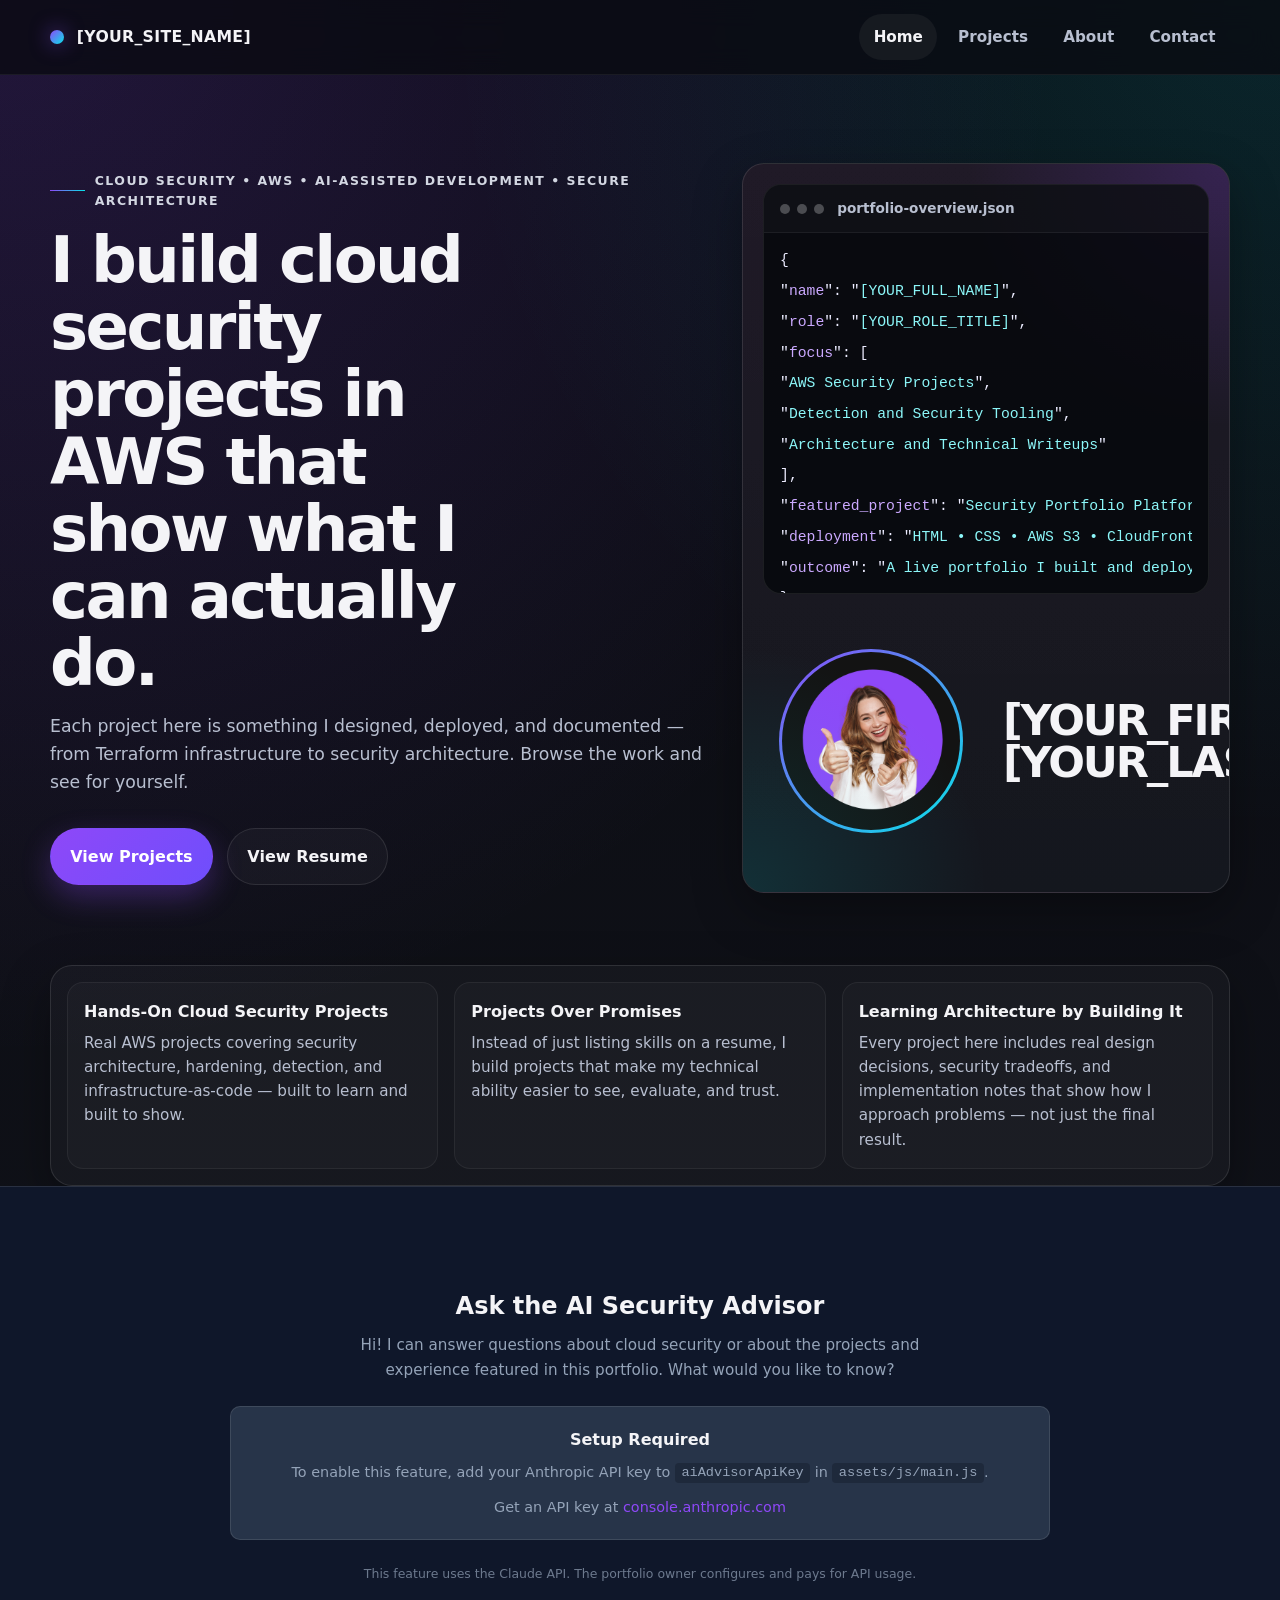
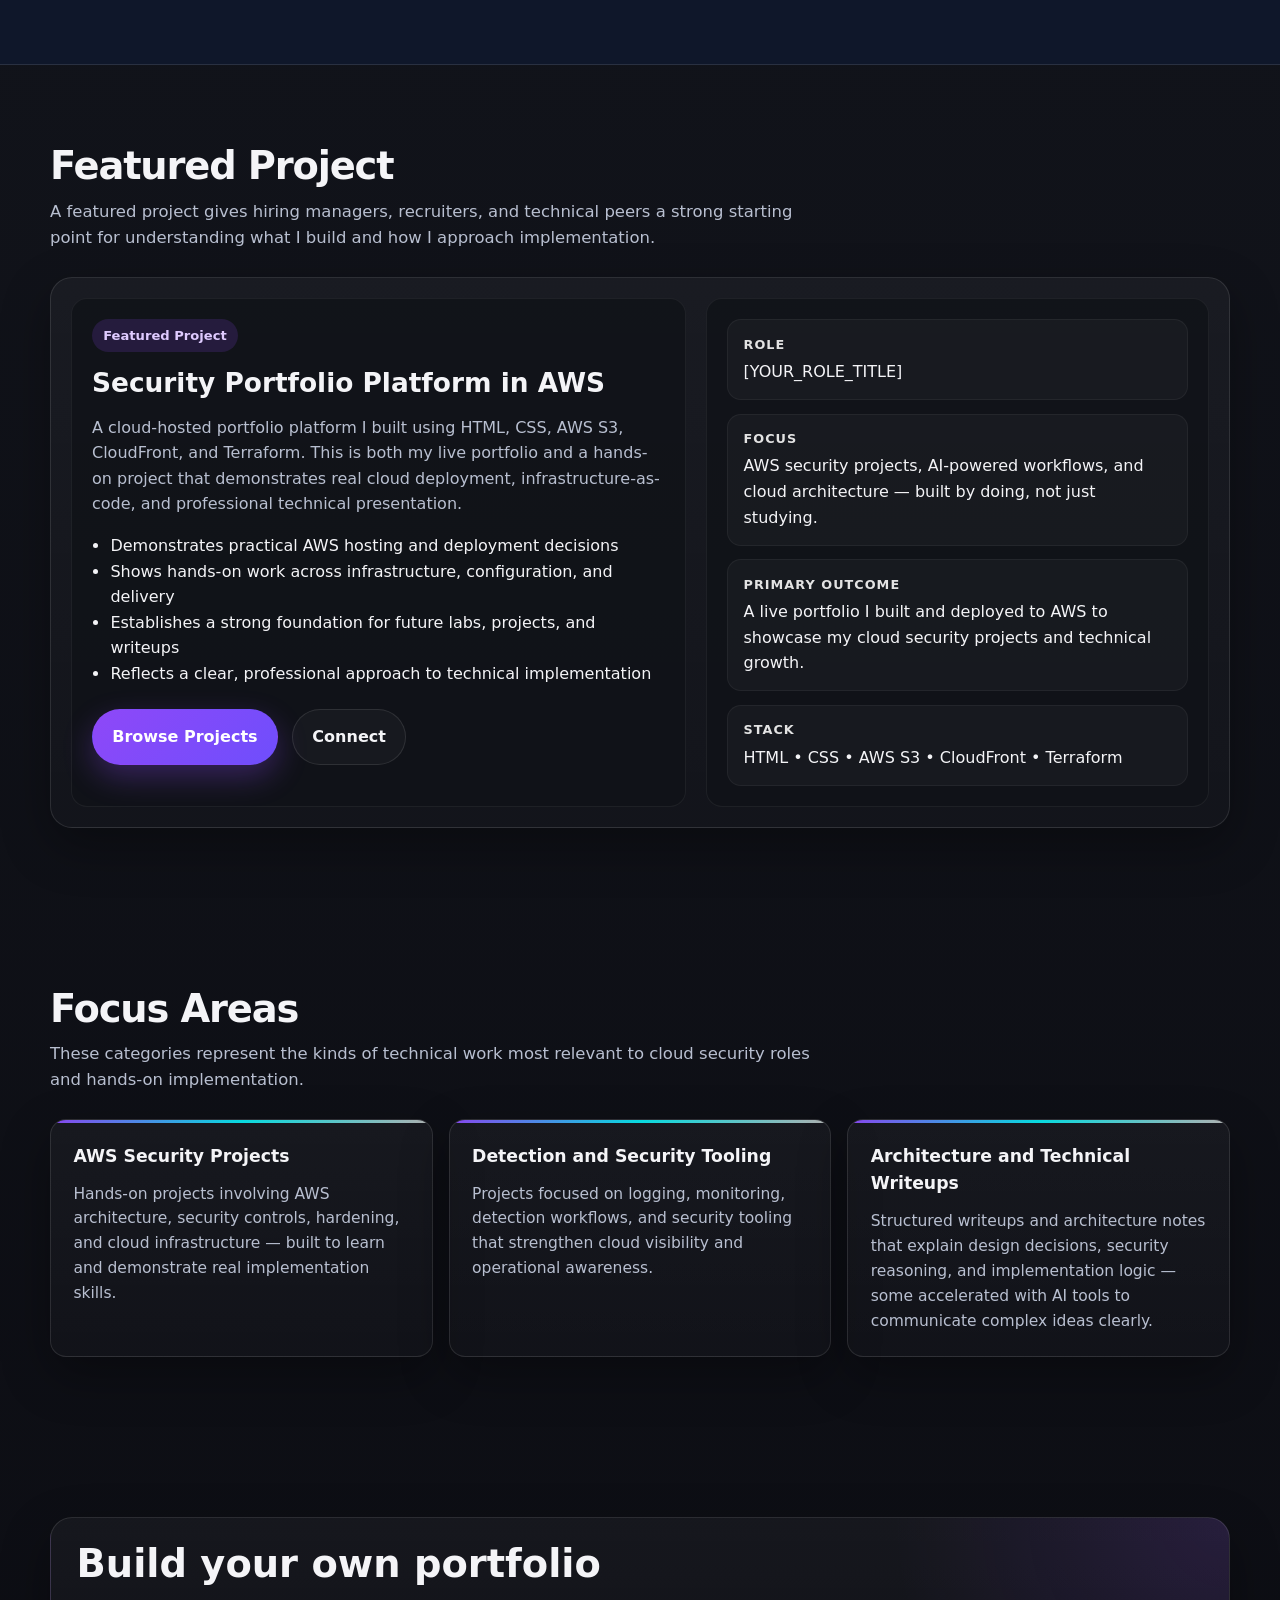
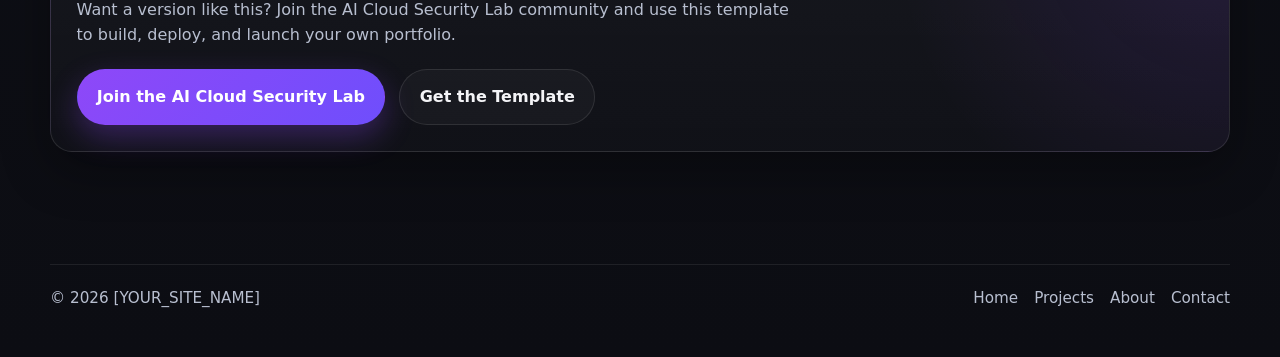
==== commit 77094cde: "Put AI Security Advisor on every main page, extract to shared files - Extracted chat JS to assets/js" ====
--- a/index.html
+++ b/index.html
@@ -13,6 +13,7 @@
 
   <link rel="icon" type="image/svg+xml" href="assets/img/favicon.svg" />
   <link rel="stylesheet" href="assets/css/style.css" />
+  <link rel="stylesheet" href="assets/css/advisor.css" />
   <style>
     /* Homepage hero profile override
        Keeps the lower-right identity area centered, prominent,
@@ -185,6 +186,12 @@
             </p>
           </div>
         </div>
+      </div>
+    </section>
+
+    <section class="section advisor-section" id="advisor">
+      <div class="container">
+        <div class="advisor-container" id="advisor-app"></div>
       </div>
     </section>
 
@@ -334,5 +341,6 @@
   </footer>
 
   <script src="assets/js/main.js"></script>
+  <script src="assets/js/advisor.js"></script>
 </body>
 </html>
--- a/assets/css/advisor.css
+++ b/assets/css/advisor.css
@@ -0,0 +1,244 @@
+/* ================================================
+   AI SECURITY ADVISOR — CHAT UI
+   Shared styles for the advisor widget.
+   Include on any page that uses the advisor.
+   ================================================ */
+
+.advisor-section {
+  border-top: 1px solid var(--border, #334155);
+  border-bottom: 1px solid var(--border, #334155);
+  background: var(--surface-dim, #0f172a);
+}
+
+.advisor-container {
+  max-width: 820px;
+  margin: 0 auto;
+  display: flex;
+  flex-direction: column;
+  gap: 1.5rem;
+}
+
+.advisor-intro {
+  text-align: center;
+  padding: 0 1rem;
+}
+
+.advisor-intro h2 {
+  font-size: 1.5rem;
+  margin-bottom: 0.25rem;
+}
+
+.advisor-intro p {
+  color: var(--text-secondary, #94a3b8);
+  font-size: 0.95rem;
+  max-width: 600px;
+  margin: 0.5rem auto 0;
+}
+
+.chat-window {
+  background: var(--surface, #1e293b);
+  border: 1px solid var(--border, #334155);
+  border-radius: 12px;
+  min-height: 340px;
+  max-height: 460px;
+  overflow-y: auto;
+  padding: 1.5rem;
+  display: flex;
+  flex-direction: column;
+  gap: 1rem;
+}
+
+.chat-message {
+  display: flex;
+  gap: 0.75rem;
+  align-items: flex-start;
+  max-width: 90%;
+  animation: advisorFadeIn 0.2s ease-in;
+}
+
+@keyframes advisorFadeIn {
+  from { opacity: 0; transform: translateY(4px); }
+  to { opacity: 1; transform: translateY(0); }
+}
+
+.chat-message.user {
+  align-self: flex-end;
+  flex-direction: row-reverse;
+}
+
+.chat-message.assistant {
+  align-self: flex-start;
+}
+
+.chat-avatar {
+  width: 32px;
+  height: 32px;
+  border-radius: 50%;
+  display: flex;
+  align-items: center;
+  justify-content: center;
+  font-size: 0.8rem;
+  font-weight: 700;
+  flex-shrink: 0;
+}
+
+.chat-message.user .chat-avatar {
+  background: var(--accent, #3b82f6);
+  color: #fff;
+}
+
+.chat-message.assistant .chat-avatar {
+  background: var(--accent-secondary, #8b5cf6);
+  color: #fff;
+}
+
+.chat-bubble {
+  padding: 0.75rem 1rem;
+  border-radius: 10px;
+  font-size: 0.92rem;
+  line-height: 1.55;
+  white-space: pre-wrap;
+}
+
+.chat-message.user .chat-bubble {
+  background: var(--accent, #3b82f6);
+  color: #fff;
+  border-bottom-right-radius: 3px;
+}
+
+.chat-message.assistant .chat-bubble {
+  background: var(--surface-raised, #273449);
+  color: var(--text-primary, #e2e8f0);
+  border-bottom-left-radius: 3px;
+}
+
+.chat-typing {
+  display: flex;
+  gap: 4px;
+  padding: 0.75rem 1rem;
+}
+
+.chat-typing span {
+  width: 7px;
+  height: 7px;
+  background: var(--text-secondary, #94a3b8);
+  border-radius: 50%;
+  animation: typingDot 1.2s ease-in-out infinite;
+}
+
+.chat-typing span:nth-child(2) { animation-delay: 0.2s; }
+.chat-typing span:nth-child(3) { animation-delay: 0.4s; }
+
+@keyframes typingDot {
+  0%, 60%, 100% { opacity: 0.3; transform: translateY(0); }
+  30% { opacity: 1; transform: translateY(-4px); }
+}
+
+.chat-input-area {
+  display: flex;
+  gap: 0.75rem;
+  align-items: flex-end;
+}
+
+.chat-input {
+  flex: 1;
+  background: var(--surface, #1e293b);
+  border: 1px solid var(--border, #334155);
+  border-radius: 10px;
+  padding: 0.75rem 1rem;
+  color: var(--text-primary, #e2e8f0);
+  font-size: 0.95rem;
+  font-family: inherit;
+  resize: none;
+  min-height: 44px;
+  max-height: 120px;
+  line-height: 1.4;
+  outline: none;
+  transition: border-color 0.15s;
+}
+
+.chat-input:focus {
+  border-color: var(--accent, #3b82f6);
+}
+
+.chat-input::placeholder {
+  color: var(--text-secondary, #94a3b8);
+}
+
+.chat-send {
+  background: var(--accent, #3b82f6);
+  color: #fff;
+  border: none;
+  border-radius: 10px;
+  padding: 0.75rem 1.25rem;
+  font-size: 0.9rem;
+  font-weight: 600;
+  cursor: pointer;
+  white-space: nowrap;
+  transition: opacity 0.15s;
+}
+
+.chat-send:hover { opacity: 0.9; }
+.chat-send:disabled { opacity: 0.5; cursor: not-allowed; }
+
+.advisor-footer-note {
+  text-align: center;
+  font-size: 0.78rem;
+  color: var(--text-secondary, #94a3b8);
+  opacity: 0.7;
+}
+
+.advisor-setup-notice {
+  background: var(--surface-raised, #273449);
+  border: 1px solid var(--border, #334155);
+  border-radius: 10px;
+  padding: 1.25rem 1.5rem;
+  text-align: center;
+}
+
+.advisor-setup-notice p {
+  color: var(--text-secondary, #94a3b8);
+  font-size: 0.9rem;
+  margin: 0.5rem 0 0;
+}
+
+.advisor-setup-notice code {
+  background: var(--surface, #1e293b);
+  padding: 0.15rem 0.4rem;
+  border-radius: 4px;
+  font-size: 0.85rem;
+}
+
+.advisor-sample-questions {
+  display: flex;
+  flex-wrap: wrap;
+  gap: 0.5rem;
+  justify-content: center;
+  padding: 0.5rem 0;
+}
+
+.sample-question {
+  background: var(--surface-raised, #273449);
+  border: 1px solid var(--border, #334155);
+  border-radius: 8px;
+  padding: 0.5rem 0.85rem;
+  font-size: 0.82rem;
+  color: var(--text-secondary, #94a3b8);
+  cursor: pointer;
+  transition: border-color 0.15s, color 0.15s;
+}
+
+.sample-question:hover {
+  border-color: var(--accent, #3b82f6);
+  color: var(--text-primary, #e2e8f0);
+}
+
+@media (max-width: 700px) {
+  .chat-window {
+    min-height: 280px;
+    max-height: 380px;
+    padding: 1rem;
+  }
+
+  .chat-message { max-width: 95%; }
+}
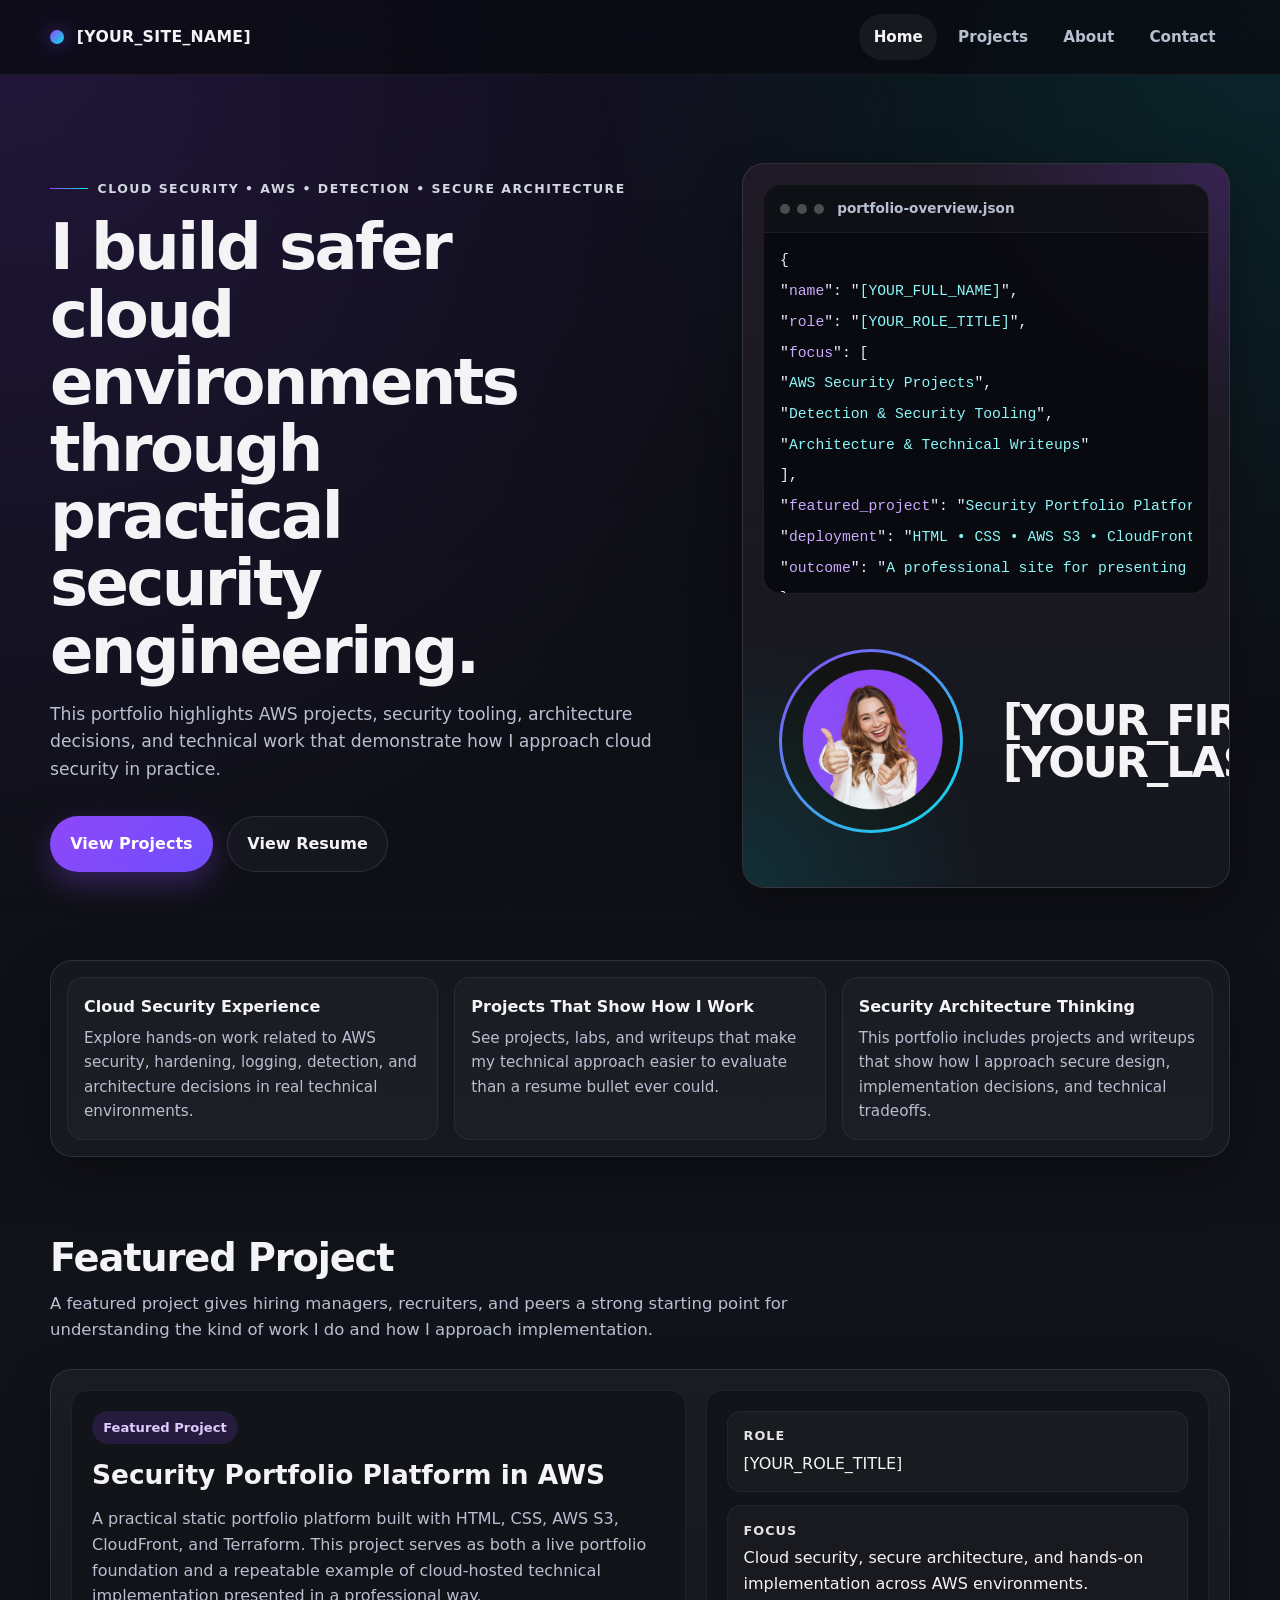
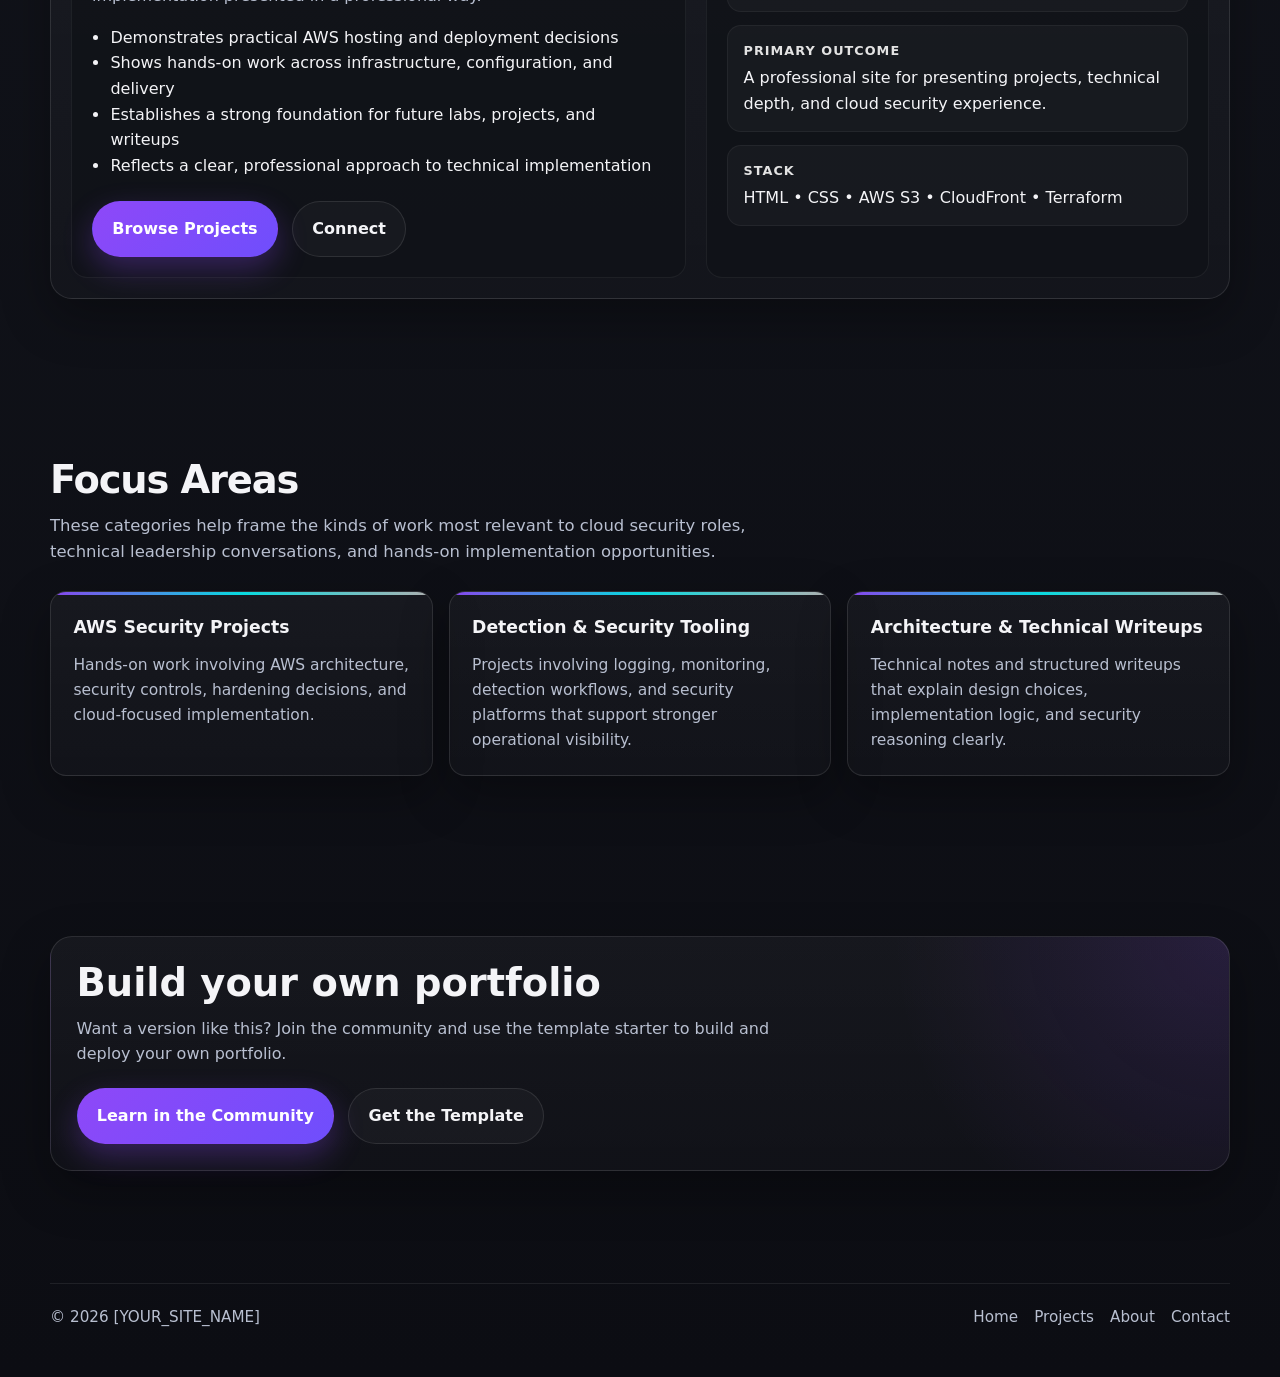
==== commit 180a894d: "fix: address QC findings - Terraform OAC, TLS, sync script, docs, title binding, placeholder visibil" ====
--- a/index.html
+++ b/index.html
@@ -8,12 +8,10 @@
   <meta
     name="description"
     content="A cloud security portfolio built to showcase AWS projects, technical depth, and hands-on implementation experience."
-    data-meta-description="homeMetaDescription"
   />
 
   <link rel="icon" type="image/svg+xml" href="assets/img/favicon.svg" />
   <link rel="stylesheet" href="assets/css/style.css" />
-  <link rel="stylesheet" href="assets/css/advisor.css" />
   <style>
     /* Homepage hero profile override
        Keeps the lower-right identity area centered, prominent,
@@ -69,7 +67,7 @@
     }
   </style>
 </head>
-<body data-page-id="home">
+<body>
   <header class="site-header">
     <div class="container header-inner">
       <a href="index.html" class="logo" aria-label="Go to homepage">
@@ -189,17 +187,11 @@
       </div>
     </section>
 
-    <section class="section advisor-section" id="advisor">
-      <div class="container">
-        <div class="advisor-container" id="advisor-app"></div>
-      </div>
-    </section>
-
     <section class="section" id="featured-project">
       <div class="container">
         <div class="section-header">
           <h2>Featured Project</h2>
-          <p data-featured-section-desc>
+          <p>
             A featured project gives hiring managers, recruiters, and peers a strong starting point for understanding the kind of work I do and how I approach implementation.
           </p>
         </div>
@@ -262,7 +254,7 @@
       <div class="container">
         <div class="section-header">
           <h2>Focus Areas</h2>
-          <p data-focus-areas-section-desc>
+          <p>
             These categories help frame the kinds of work most relevant to cloud security roles, technical leadership conversations, and hands-on implementation opportunities.
           </p>
         </div>
@@ -341,6 +333,5 @@
   </footer>
 
   <script src="assets/js/main.js"></script>
-  <script src="assets/js/advisor.js"></script>
 </body>
 </html>
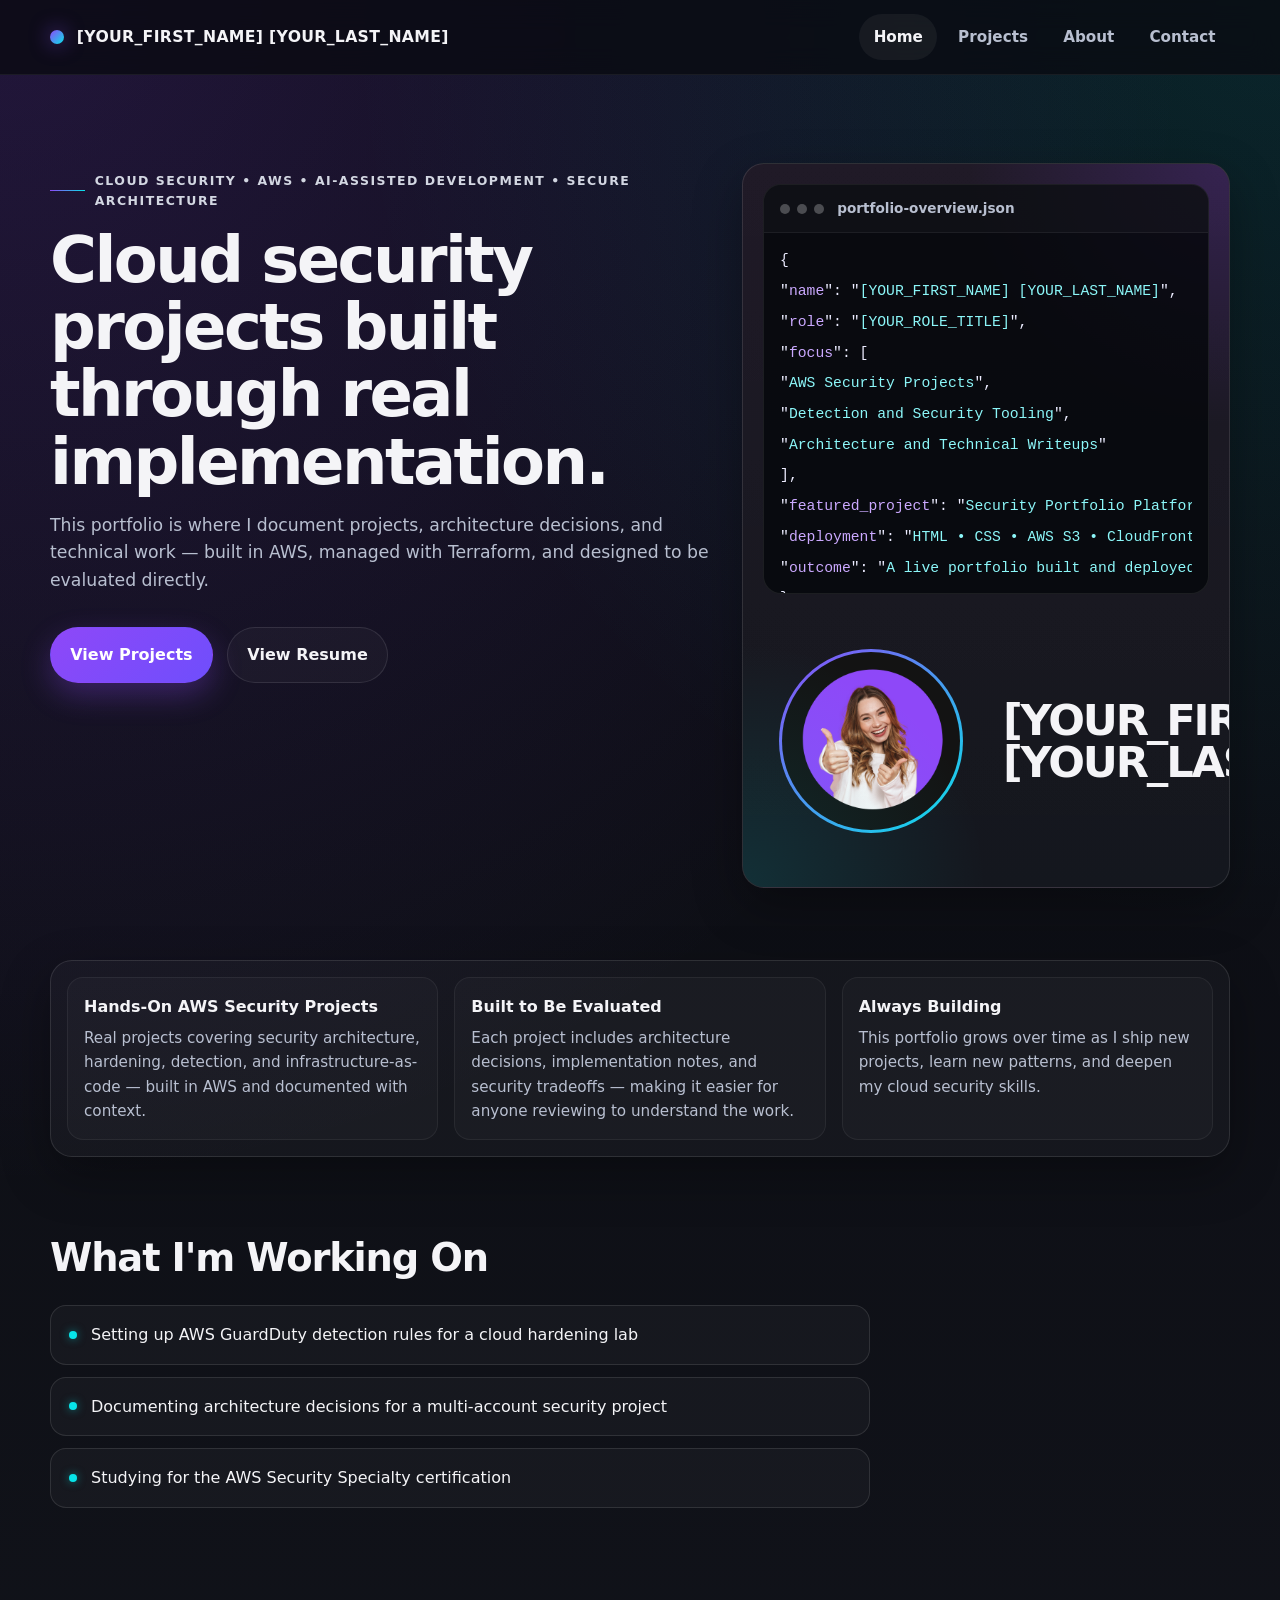
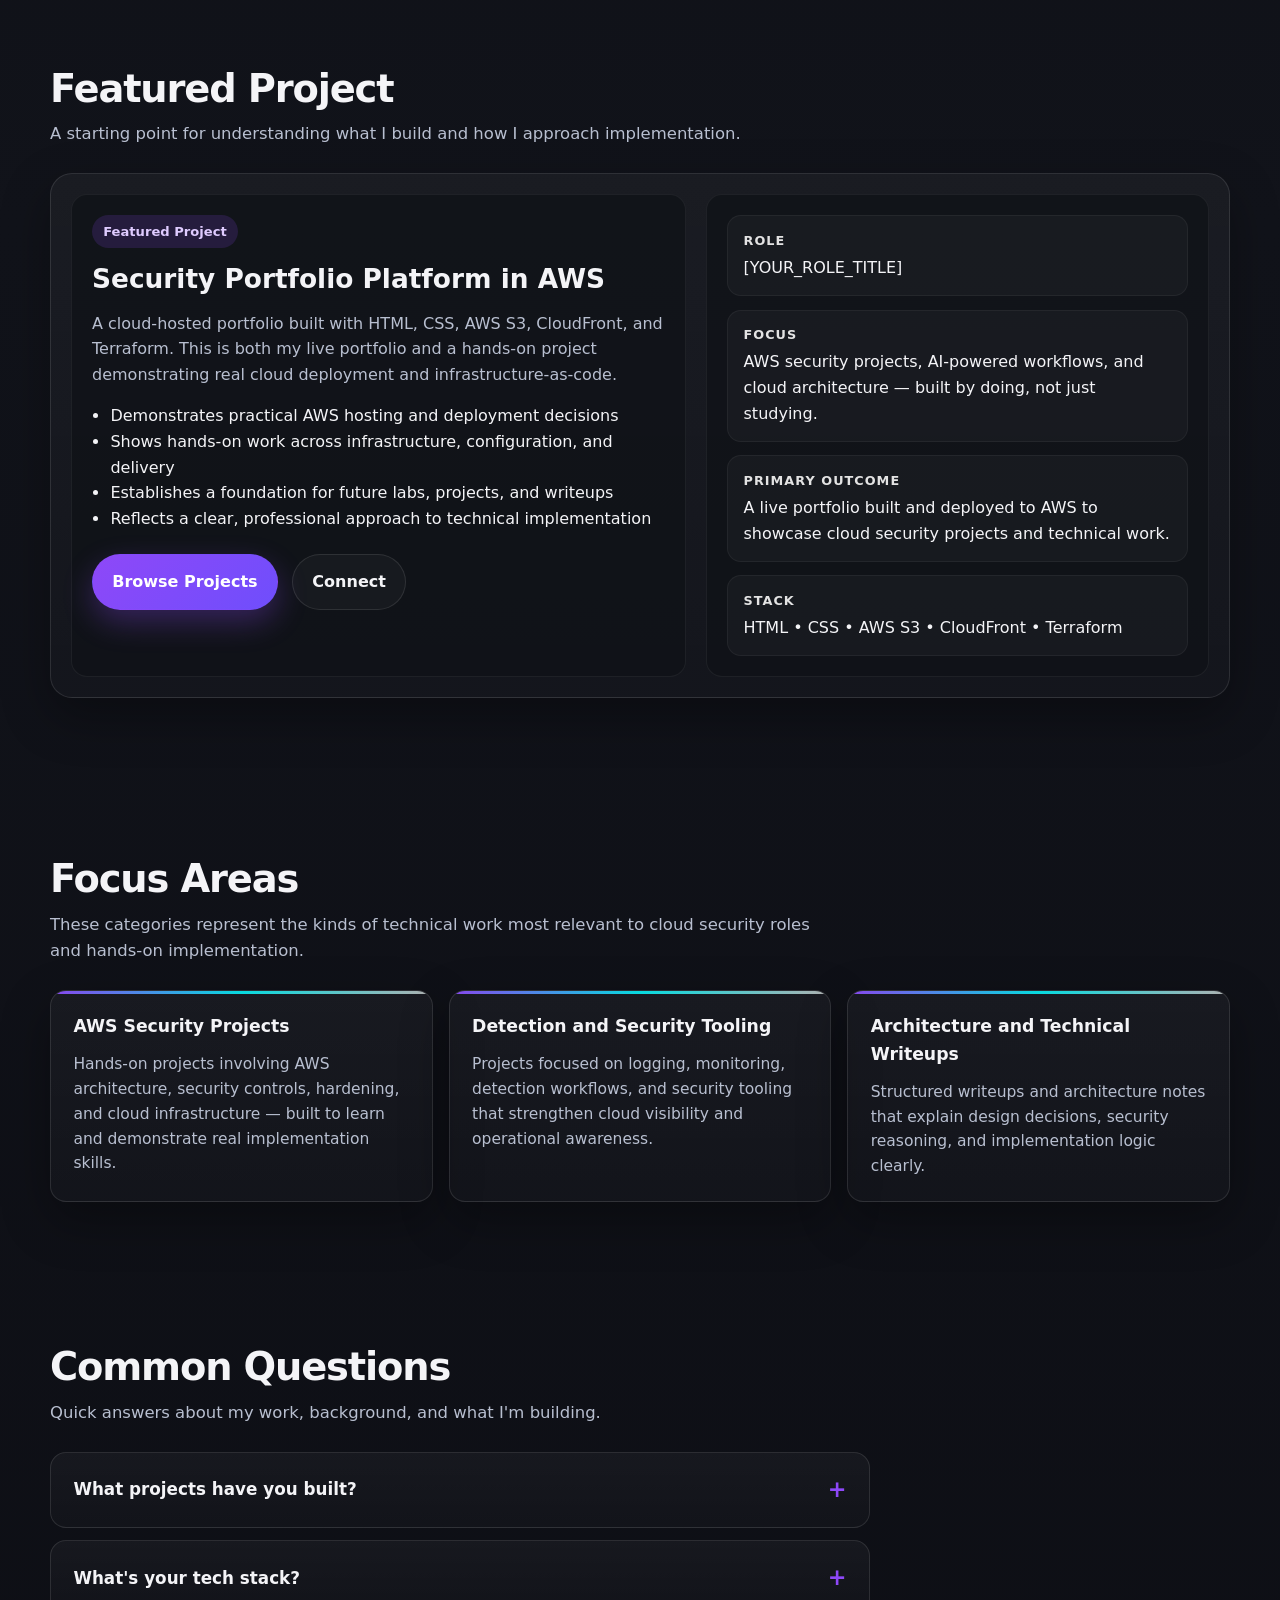
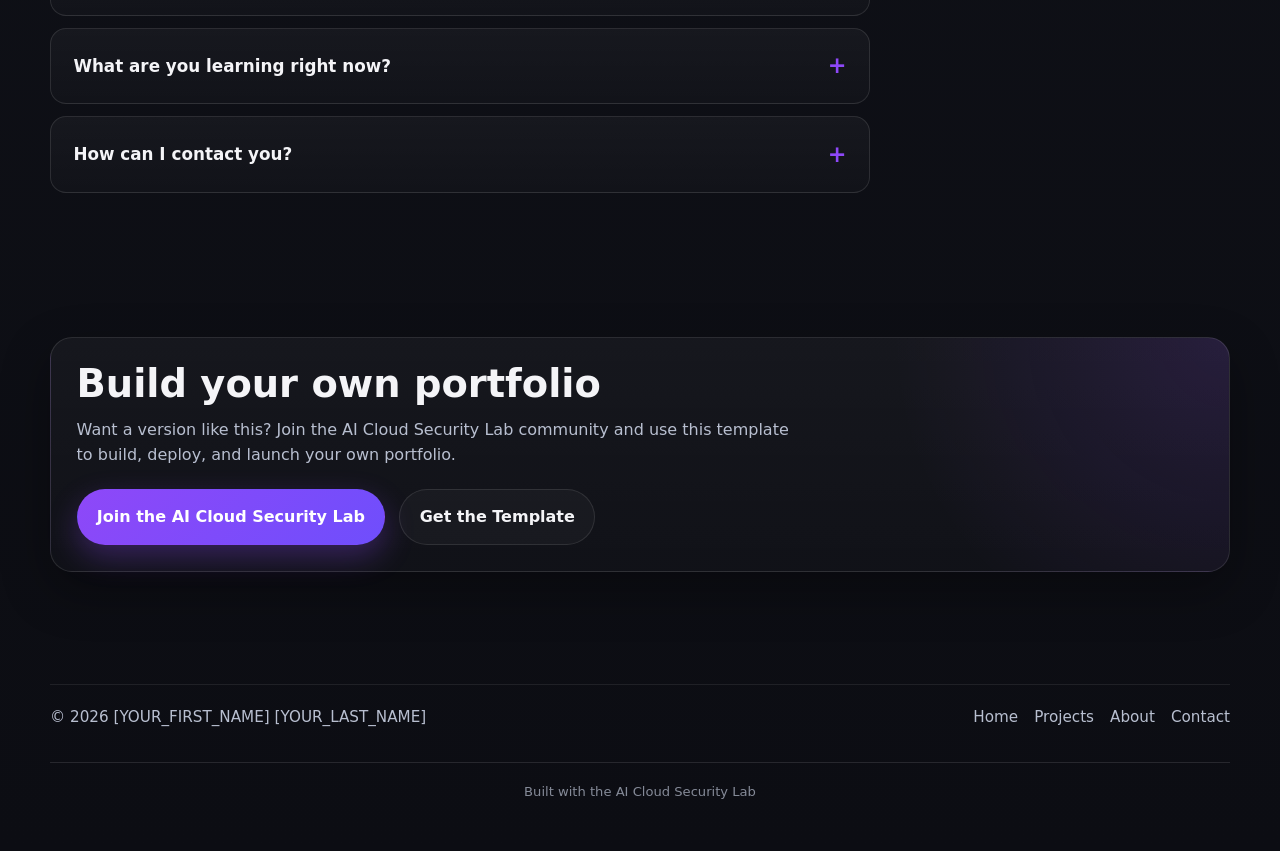
==== commit 033b6cb4: "Security hardening and template overhaul for public repo safety Remove AI advisor (client-side API k" ====
--- a/index.html
+++ b/index.html
@@ -8,14 +8,23 @@
   <meta
     name="description"
     content="A cloud security portfolio built to showcase AWS projects, technical depth, and hands-on implementation experience."
+    data-meta-description="homeMetaDescription"
   />
+
+  <!-- Open Graph / Social -->
+  <meta property="og:type" content="website" />
+  <meta property="og:title" content="" data-og="ogTitle" />
+  <meta property="og:description" content="" data-og="ogDescription" />
+  <meta property="og:image" content="" data-og="ogImage" />
+  <meta property="og:site_name" content="" data-og="ogSiteName" />
+  <meta name="twitter:card" content="summary_large_image" />
+  <meta name="twitter:title" content="" data-og="ogTitle" />
+  <meta name="twitter:description" content="" data-og="ogDescription" />
+  <meta name="twitter:image" content="" data-og="ogImage" />
 
   <link rel="icon" type="image/svg+xml" href="assets/img/favicon.svg" />
   <link rel="stylesheet" href="assets/css/style.css" />
   <style>
-    /* Homepage hero profile override
-       Keeps the lower-right identity area centered, prominent,
-       and visually complete beneath the JSON preview. */
     .hero-profile-showcase {
       display: grid;
       grid-template-columns: 200px 1fr;
@@ -67,7 +76,9 @@
     }
   </style>
 </head>
-<body>
+<body data-page-id="home">
+  <a class="skip-link" href="#main-content">Skip to content</a>
+
   <header class="site-header">
     <div class="container header-inner">
       <a href="index.html" class="logo" aria-label="Go to homepage">
@@ -84,18 +95,18 @@
     </div>
   </header>
 
-  <main>
+  <main id="main-content">
     <section class="hero">
       <div class="container hero-grid">
         <div class="hero-copy">
-          <div class="eyebrow" data-site-tagline>Cloud Security • AWS • Detection • Secure Architecture</div>
+          <div class="eyebrow" data-site-tagline>Cloud Security &bull; AWS &bull; AI-Assisted Development &bull; Secure Architecture</div>
 
           <h1 data-home-hero-title>
-            I build safer cloud environments through practical security engineering.
+            Cloud security projects built through real implementation.
           </h1>
 
           <p class="hero-text" data-home-hero-subtitle>
-            This portfolio highlights AWS projects, security tooling, architecture decisions, and technical work that demonstrate how I approach cloud security in practice.
+            This portfolio is where I document projects, architecture decisions, and technical work — built in AWS, managed with Terraform, and designed to be evaluated directly.
           </p>
 
           <div class="hero-actions">
@@ -116,7 +127,7 @@
           </div>
         </div>
 
-        <aside class="hero-card hero-card-stack" aria-label="Portfolio preview and profile">
+        <aside class="hero-card hero-card-stack hero-card-decorative" aria-label="Portfolio preview and profile">
           <div class="terminal">
             <div class="terminal-top">
               <span class="dot"></span>
@@ -135,8 +146,8 @@
               <p class="code-line">    "<span class="code-value" data-focus-area-three-title>Architecture &amp; Technical Writeups</span>"</p>
               <p class="code-line">  ],</p>
               <p class="code-line">  "<span class="code-key">featured_project</span>": "<span class="code-value" data-featured-project-title>Security Portfolio Platform in AWS</span>",</p>
-              <p class="code-line">  "<span class="code-key">deployment</span>": "<span class="code-value" data-starter-project-stack-short>HTML • CSS • AWS S3 • CloudFront • Terraform</span>",</p>
-              <p class="code-line">  "<span class="code-key">outcome</span>": "<span class="code-value" data-starter-project-outcome>A professional site for presenting projects, technical depth, and cloud security experience.</span>"</p>
+              <p class="code-line">  "<span class="code-key">deployment</span>": "<span class="code-value" data-starter-project-stack-short>HTML &bull; CSS &bull; AWS S3 &bull; CloudFront &bull; Terraform</span>",</p>
+              <p class="code-line">  "<span class="code-key">outcome</span>": "<span class="code-value" data-starter-project-outcome>A live portfolio built and deployed to AWS to showcase cloud security projects and technical work.</span>"</p>
               <p class="code-line">}</p>
             </div>
           </div>
@@ -146,7 +157,7 @@
               <img
                 data-site-headshot
                 src="assets/img/headshot.png"
-                alt="Profile image preview"
+                alt="Profile photo"
                 class="hero-profile-photo"
               />
             </div>
@@ -164,26 +175,35 @@
       <div class="container">
         <div class="info-panel">
           <div class="info-item">
-            <h3 data-home-value-one-title>Cloud Security Experience</h3>
+            <h3 data-home-value-one-title>Hands-On AWS Security Projects</h3>
             <p data-home-value-one-body>
-              Explore hands-on work related to AWS security, hardening, logging, detection, and architecture decisions in real technical environments.
+              Real projects covering security architecture, hardening, detection, and infrastructure-as-code — built in AWS and documented with context.
             </p>
           </div>
 
           <div class="info-item">
-            <h3 data-home-value-two-title>Projects That Show How I Work</h3>
+            <h3 data-home-value-two-title>Built to Be Evaluated</h3>
             <p data-home-value-two-body>
-              See projects, labs, and writeups that make my technical approach easier to evaluate than a resume bullet ever could.
+              Each project includes architecture decisions, implementation notes, and security tradeoffs — making it easier for anyone reviewing to understand the work.
             </p>
           </div>
 
           <div class="info-item">
-            <h3 data-home-value-three-title>Security Architecture Thinking</h3>
+            <h3 data-home-value-three-title>Always Building</h3>
             <p data-home-value-three-body>
-              This portfolio includes projects and writeups that show how I approach secure design, implementation decisions, and technical tradeoffs.
-            </p>
-          </div>
-        </div>
+              This portfolio grows over time as I ship new projects, learn new patterns, and deepen my cloud security skills.
+            </p>
+          </div>
+        </div>
+      </div>
+    </section>
+
+    <section class="section currently-building-section" id="currently-building">
+      <div class="container">
+        <div class="section-header">
+          <h2>What I'm Working On</h2>
+        </div>
+        <ul class="currently-building-list" id="currently-building-list"></ul>
       </div>
     </section>
 
@@ -191,25 +211,25 @@
       <div class="container">
         <div class="section-header">
           <h2>Featured Project</h2>
-          <p>
-            A featured project gives hiring managers, recruiters, and peers a strong starting point for understanding the kind of work I do and how I approach implementation.
+          <p data-featured-section-desc>
+            A starting point for understanding what I build and how I approach implementation.
           </p>
         </div>
 
         <div class="feature-card">
           <div class="feature-main">
-            <span class="project-tag" data-starter-project-label>Starter Project</span>
+            <span class="project-tag" data-starter-project-label>Featured Project</span>
 
             <h3 data-featured-project-title>Security Portfolio Platform in AWS</h3>
 
             <p data-featured-project-short-description>
-              A practical static portfolio platform built with HTML, CSS, AWS S3, CloudFront, and Terraform. This project serves as both a live portfolio foundation and a repeatable example of cloud-hosted technical implementation presented in a professional way.
+              A cloud-hosted portfolio built with HTML, CSS, AWS S3, CloudFront, and Terraform. This is both my live portfolio and a hands-on project demonstrating real cloud deployment and infrastructure-as-code.
             </p>
 
             <ul class="feature-list">
               <li>Demonstrates practical AWS hosting and deployment decisions</li>
               <li>Shows hands-on work across infrastructure, configuration, and delivery</li>
-              <li>Establishes a strong foundation for future labs, projects, and writeups</li>
+              <li>Establishes a foundation for future labs, projects, and writeups</li>
               <li>Reflects a clear, professional approach to technical implementation</li>
             </ul>
 
@@ -232,17 +252,17 @@
 
               <div class="meta-item">
                 <span class="meta-label">Focus</span>
-                <span data-site-focus-line>Cloud security, secure architecture, and hands-on implementation across AWS environments.</span>
+                <span data-site-focus-line>AWS security projects, AI-powered workflows, and cloud architecture.</span>
               </div>
 
               <div class="meta-item">
                 <span class="meta-label">Primary Outcome</span>
-                <span data-starter-project-outcome>A professional site for presenting projects, technical depth, and cloud security experience.</span>
+                <span data-starter-project-outcome>A live portfolio built and deployed to AWS to showcase cloud security projects and technical work.</span>
               </div>
 
               <div class="meta-item">
                 <span class="meta-label">Stack</span>
-                <span data-starter-project-stack-short>HTML • CSS • AWS S3 • CloudFront • Terraform</span>
+                <span data-starter-project-stack-short>HTML &bull; CSS &bull; AWS S3 &bull; CloudFront &bull; Terraform</span>
               </div>
             </div>
           </aside>
@@ -254,8 +274,8 @@
       <div class="container">
         <div class="section-header">
           <h2>Focus Areas</h2>
-          <p>
-            These categories help frame the kinds of work most relevant to cloud security roles, technical leadership conversations, and hands-on implementation opportunities.
+          <p data-focus-areas-section-desc>
+            These categories represent the kinds of technical work most relevant to cloud security roles and hands-on implementation.
           </p>
         </div>
 
@@ -263,24 +283,34 @@
           <article class="card">
             <h3 data-focus-area-one-title>AWS Security Projects</h3>
             <p data-focus-area-one-description>
-              Hands-on work involving AWS architecture, security controls, hardening decisions, and cloud-focused implementation.
+              Hands-on projects involving AWS architecture, security controls, hardening, and cloud infrastructure.
             </p>
           </article>
 
           <article class="card">
             <h3 data-focus-area-two-title>Detection &amp; Security Tooling</h3>
             <p data-focus-area-two-description>
-              Projects involving logging, monitoring, detection workflows, and security platforms that support stronger operational visibility.
+              Projects focused on logging, monitoring, detection workflows, and security tooling.
             </p>
           </article>
 
           <article class="card">
             <h3 data-focus-area-three-title>Architecture &amp; Technical Writeups</h3>
             <p data-focus-area-three-description>
-              Technical notes and structured writeups that explain design choices, implementation logic, and security reasoning clearly.
+              Structured writeups and architecture notes that explain design decisions and security reasoning.
             </p>
           </article>
         </div>
+      </div>
+    </section>
+
+    <section class="section faq-section" id="faq" aria-label="Frequently asked questions">
+      <div class="container">
+        <div class="section-header">
+          <h2>Common Questions</h2>
+          <p>Quick answers about my work, background, and what I'm building.</p>
+        </div>
+        <div class="faq-list" id="faq-list" role="list"></div>
       </div>
     </section>
 
@@ -289,7 +319,7 @@
         <div class="cta-panel">
           <h2 data-template-promo-title>Build your own portfolio</h2>
           <p data-template-promo-text>
-            Want a version like this? Join the community and use the template starter to build and deploy your own portfolio.
+            Want a version like this? Join the AI Cloud Security Lab community and use this template to build, deploy, and launch your own portfolio.
           </p>
 
           <div class="cta-actions">
@@ -301,12 +331,12 @@
               rel="noopener noreferrer"
               data-template-promo-community-label
             >
-              Learn in the Community
+              Join the AI Cloud Security Lab
             </a>
             <a
               class="button button-secondary"
               data-site-template-repo
-              href="[YOUR_TEMPLATE_REPO_URL]"
+              href="https://github.com/botz-pillar/your-security-portfolio"
               target="_blank"
               rel="noopener noreferrer"
               data-template-promo-github-label
@@ -321,7 +351,7 @@
 
   <footer class="site-footer">
     <div class="container footer-inner">
-      <div data-site-footer>© 2026 [YOUR_SITE_NAME]</div>
+      <div data-site-footer>&copy; 2026 [YOUR_SITE_NAME]</div>
 
       <div class="footer-links">
         <a href="index.html">Home</a>
@@ -332,6 +362,8 @@
     </div>
   </footer>
 
+  <script src="assets/js/config.js"></script>
+  <script src="assets/js/content.js"></script>
   <script src="assets/js/main.js"></script>
 </body>
-</html>+</html>
--- a/assets/css/style.css
+++ b/assets/css/style.css
@@ -956,6 +956,19 @@
   color: var(--muted);
 }
 
+.project-diagram {
+  margin-top: 1.2rem;
+  border-radius: var(--radius-md);
+  overflow: hidden;
+  border: 1px solid var(--border);
+}
+
+.architecture-diagram {
+  width: 100%;
+  height: auto;
+  display: block;
+}
+
 .project-sidebar {
   display: flex;
   flex-direction: column;
@@ -1524,4 +1537,351 @@
     width: 96px;
     height: 96px;
   }
+}
+
+
+/* ==========================================================
+   V2: CURRENTLY BUILDING
+========================================================== */
+
+.currently-building-list {
+  max-width: 820px;
+  list-style: none;
+  margin: 0;
+  padding: 0;
+  display: flex;
+  flex-direction: column;
+  gap: 0.75rem;
+}
+
+.currently-building-item {
+  padding: 1rem 1.25rem 1rem 2.5rem;
+  border-radius: var(--radius-md);
+  border: 1px solid var(--border);
+  background: rgba(255,255,255,0.03);
+  color: var(--text);
+  font-size: 1rem;
+  line-height: 1.6;
+  position: relative;
+}
+
+.currently-building-item::before {
+  content: "";
+  position: absolute;
+  left: 1.1rem;
+  top: 50%;
+  transform: translateY(-50%);
+  width: 8px;
+  height: 8px;
+  border-radius: 50%;
+  background: var(--accent-2);
+  box-shadow: 0 0 8px rgba(7, 228, 233, 0.5);
+}
+
+
+/* ==========================================================
+   V2: FAQ ACCORDION
+========================================================== */
+
+.faq-section {
+  padding: 4rem 0;
+}
+
+.faq-list {
+  max-width: 820px;
+  display: flex;
+  flex-direction: column;
+  gap: 0.75rem;
+}
+
+.faq-item {
+  border-radius: var(--radius-md);
+  border: 1px solid var(--border);
+  background: linear-gradient(180deg, rgba(255,255,255,0.04), rgba(255,255,255,0.02));
+  overflow: hidden;
+}
+
+.faq-question {
+  padding: 1.2rem 1.4rem;
+  font-weight: 700;
+  font-size: 1.05rem;
+  cursor: pointer;
+  list-style: none;
+  display: flex;
+  justify-content: space-between;
+  align-items: center;
+  gap: 1rem;
+  min-height: 48px;
+  color: var(--text);
+}
+
+.faq-question::-webkit-details-marker {
+  display: none;
+}
+
+.faq-question::after {
+  content: "+";
+  font-size: 1.4rem;
+  color: var(--accent);
+  flex-shrink: 0;
+  transition: transform 0.2s;
+}
+
+.faq-item[open] .faq-question::after {
+  content: "\2212";
+}
+
+.faq-answer {
+  padding: 0 1.4rem 1.2rem;
+  color: var(--muted);
+  font-size: 0.97rem;
+  line-height: 1.65;
+}
+
+@media (max-width: 700px) {
+  .faq-question {
+    padding: 1rem 1.1rem;
+    font-size: 0.97rem;
+  }
+
+  .faq-answer {
+    padding: 0 1.1rem 1rem;
+    font-size: 0.92rem;
+  }
+}
+
+
+/* ==========================================================
+   V2: COMMUNITY BADGE (footer)
+========================================================== */
+
+.community-badge {
+  width: 100%;
+  text-align: center;
+  padding-top: 1rem;
+  border-top: 1px solid var(--border);
+  margin-top: 1rem;
+}
+
+.community-badge a {
+  color: var(--muted);
+  font-size: 0.82rem;
+  text-decoration: none;
+  opacity: 0.7;
+  transition: opacity 0.15s;
+}
+
+.community-badge a:hover {
+  opacity: 1;
+  color: var(--accent-2);
+}
+
+
+/* ==========================================================
+   V2: SKIP LINK (accessibility)
+========================================================== */
+
+.skip-link {
+  position: absolute;
+  top: -100%;
+  left: 1rem;
+  z-index: 1000;
+  padding: 0.75rem 1.25rem;
+  background: var(--accent);
+  color: #fff;
+  border-radius: var(--radius-sm);
+  font-size: 0.9rem;
+  font-weight: 600;
+  text-decoration: none;
+}
+
+.skip-link:focus {
+  top: 1rem;
+}
+
+
+/* ==========================================================
+   V2: MOBILE — hide decorative elements on small screens
+========================================================== */
+
+@media (max-width: 700px) {
+  .hero-card-decorative .terminal,
+  .hero-card-decorative .manifest-window {
+    display: none;
+  }
+}
+
+
+/* ==========================================================
+   V2: SKILLS & CERTIFICATIONS (About sidebar)
+========================================================== */
+
+.about-skills-list {
+  display: flex;
+  flex-wrap: wrap;
+  gap: 0.45rem;
+}
+
+.about-skills-list span {
+  display: inline-block;
+  padding: 0.3rem 0.7rem;
+  font-size: 0.82rem;
+  font-weight: 500;
+  border-radius: 999px;
+  border: 1px solid var(--border);
+  background: rgba(255,255,255,0.04);
+  color: var(--text);
+}
+
+
+/* ==========================================================
+   V2: LAST UPDATED (footer)
+========================================================== */
+
+.footer-updated {
+  width: 100%;
+  text-align: center;
+  color: var(--muted);
+  font-size: 0.78rem;
+  opacity: 0.6;
+  padding-top: 0.5rem;
+}
+
+
+/* ==========================================================
+   V2: PRINT STYLESHEET
+========================================================== */
+
+@media print {
+  * {
+    background: #fff !important;
+    color: #111 !important;
+    box-shadow: none !important;
+    text-shadow: none !important;
+  }
+
+  body {
+    font-size: 11pt;
+    line-height: 1.5;
+  }
+
+  .site-header,
+  .site-footer,
+  .skip-link,
+  .hero-card,
+  .hero-card-stack,
+  .hero-card-decorative,
+  .project-manifest-card,
+  .hero-actions,
+  .feature-actions,
+  .project-hero-actions,
+  .about-sidebar-actions,
+  .cta-panel,
+  .cta-actions,
+  .contact-card-actions,
+  [data-template-promo],
+  .community-badge,
+  .footer-updated,
+  .faq-section,
+  .currently-building-section {
+    display: none !important;
+  }
+
+  .container {
+    max-width: 100%;
+    padding: 0;
+  }
+
+  .hero,
+  .page-hero,
+  .about-hero,
+  .contact-hero,
+  .project-hero {
+    padding: 0.5rem 0;
+  }
+
+  .section {
+    padding: 1rem 0;
+  }
+
+  h1 {
+    font-size: 20pt;
+    margin-bottom: 0.3rem;
+  }
+
+  h2 {
+    font-size: 14pt;
+    margin-bottom: 0.3rem;
+    page-break-after: avoid;
+  }
+
+  h3 {
+    font-size: 12pt;
+  }
+
+  .hero-grid,
+  .page-hero-grid,
+  .about-hero-grid,
+  .about-hero-grid-enhanced,
+  .contact-hero-grid,
+  .project-hero-grid,
+  .about-content-grid,
+  .about-content-grid-simplified,
+  .project-content-grid {
+    display: block;
+  }
+
+  .about-feature-card,
+  .contact-summary-card {
+    display: none;
+  }
+
+  .card,
+  .project-section,
+  .about-section,
+  .about-sidebar-card,
+  .project-sidebar-card,
+  .contact-card,
+  .feature-card {
+    border: 1px solid #ddd;
+    padding: 0.5rem;
+    margin-bottom: 0.5rem;
+    break-inside: avoid;
+  }
+
+  a {
+    text-decoration: underline;
+  }
+
+  a[href]::after {
+    content: " (" attr(href) ")";
+    font-size: 0.8em;
+    color: #555;
+  }
+
+  a[href^="#"]::after,
+  a[href^="javascript"]::after,
+  nav a::after {
+    content: "";
+  }
+
+  .grid-3,
+  .projects-grid,
+  .contact-grid {
+    display: block;
+  }
+
+  .grid-3 > *,
+  .projects-grid > *,
+  .contact-grid > * {
+    margin-bottom: 0.5rem;
+  }
+
+  .info-strip {
+    border: none;
+  }
+
+  .info-panel {
+    display: block;
+  }
 }
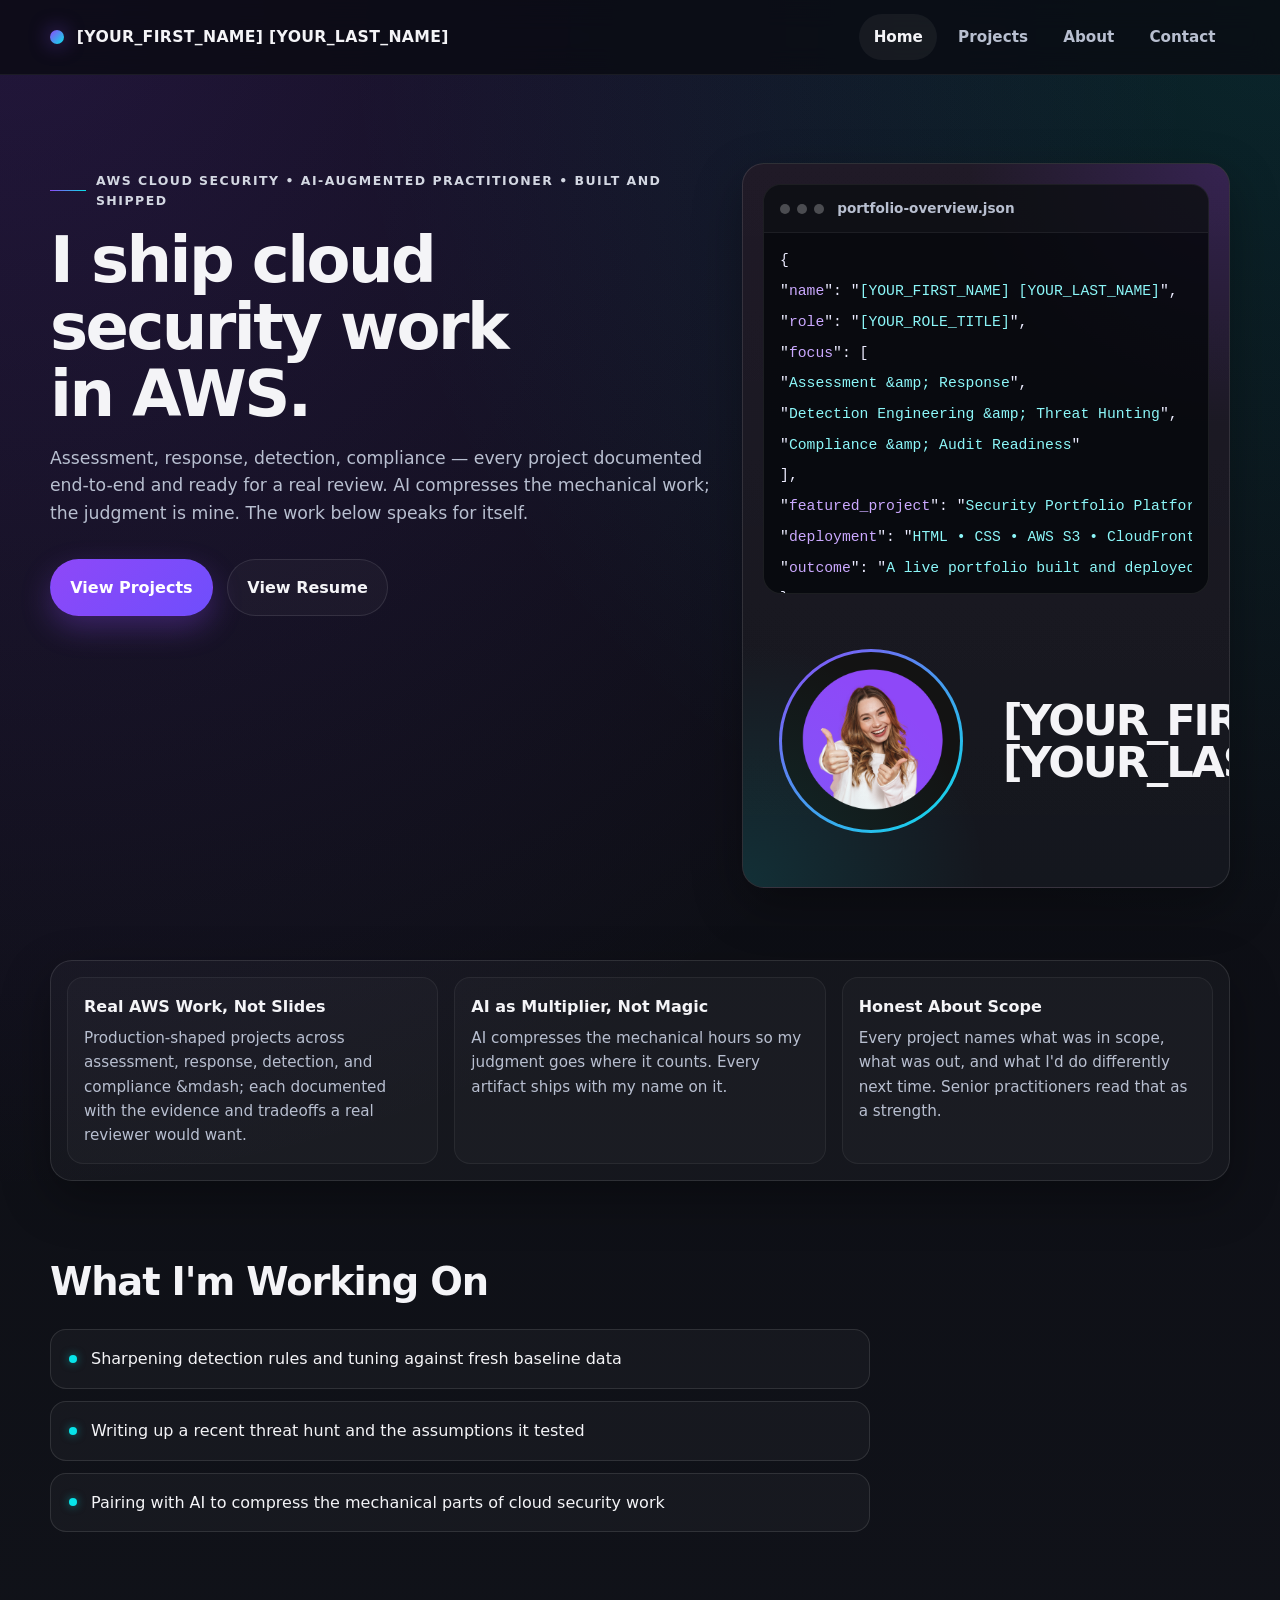
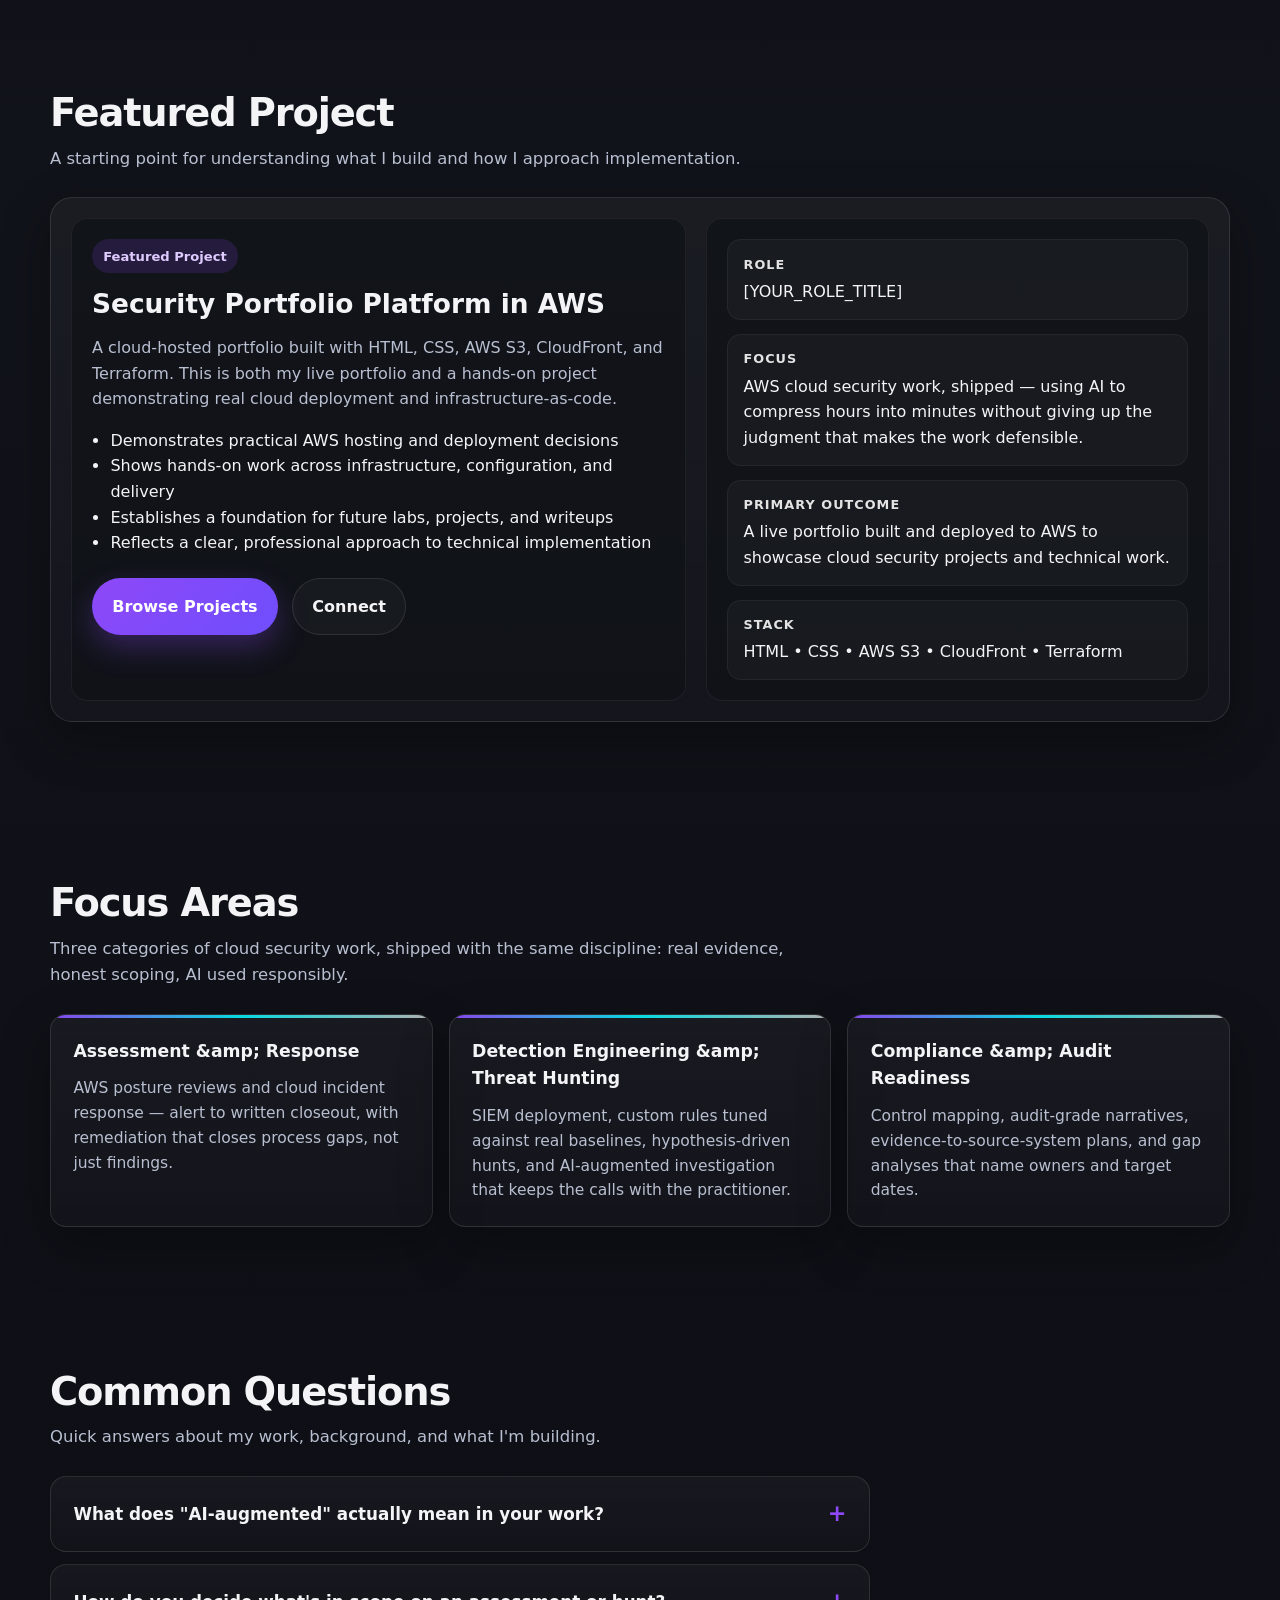
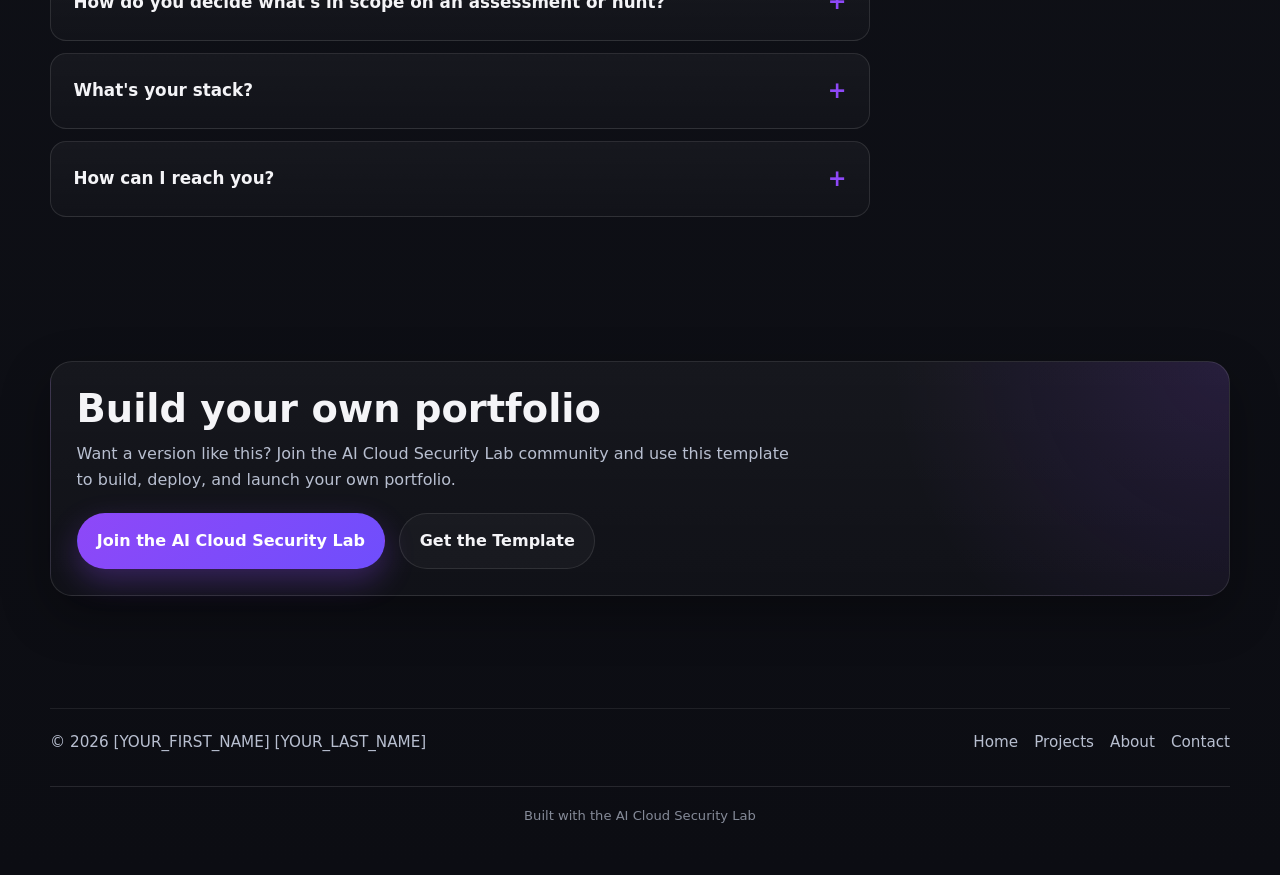
==== commit bc5c42b6: "Copywriter pass on hero titles + value boxes Heroes now center the practitioner instead of describin" ====
--- a/index.html
+++ b/index.html
@@ -102,11 +102,11 @@
           <div class="eyebrow" data-site-tagline>Cloud Security &bull; AWS &bull; AI-Assisted Development &bull; Secure Architecture</div>
 
           <h1 data-home-hero-title>
-            Cloud security projects built through real implementation.
+            I ship cloud security work in AWS.
           </h1>
 
           <p class="hero-text" data-home-hero-subtitle>
-            This portfolio is where I document projects, architecture decisions, and technical work — built in AWS, managed with Terraform, and designed to be evaluated directly.
+            Assessment, response, detection, compliance — every project documented end-to-end and ready for a real review. AI compresses the mechanical work; the judgment is mine. The work below speaks for itself.
           </p>
 
           <div class="hero-actions">
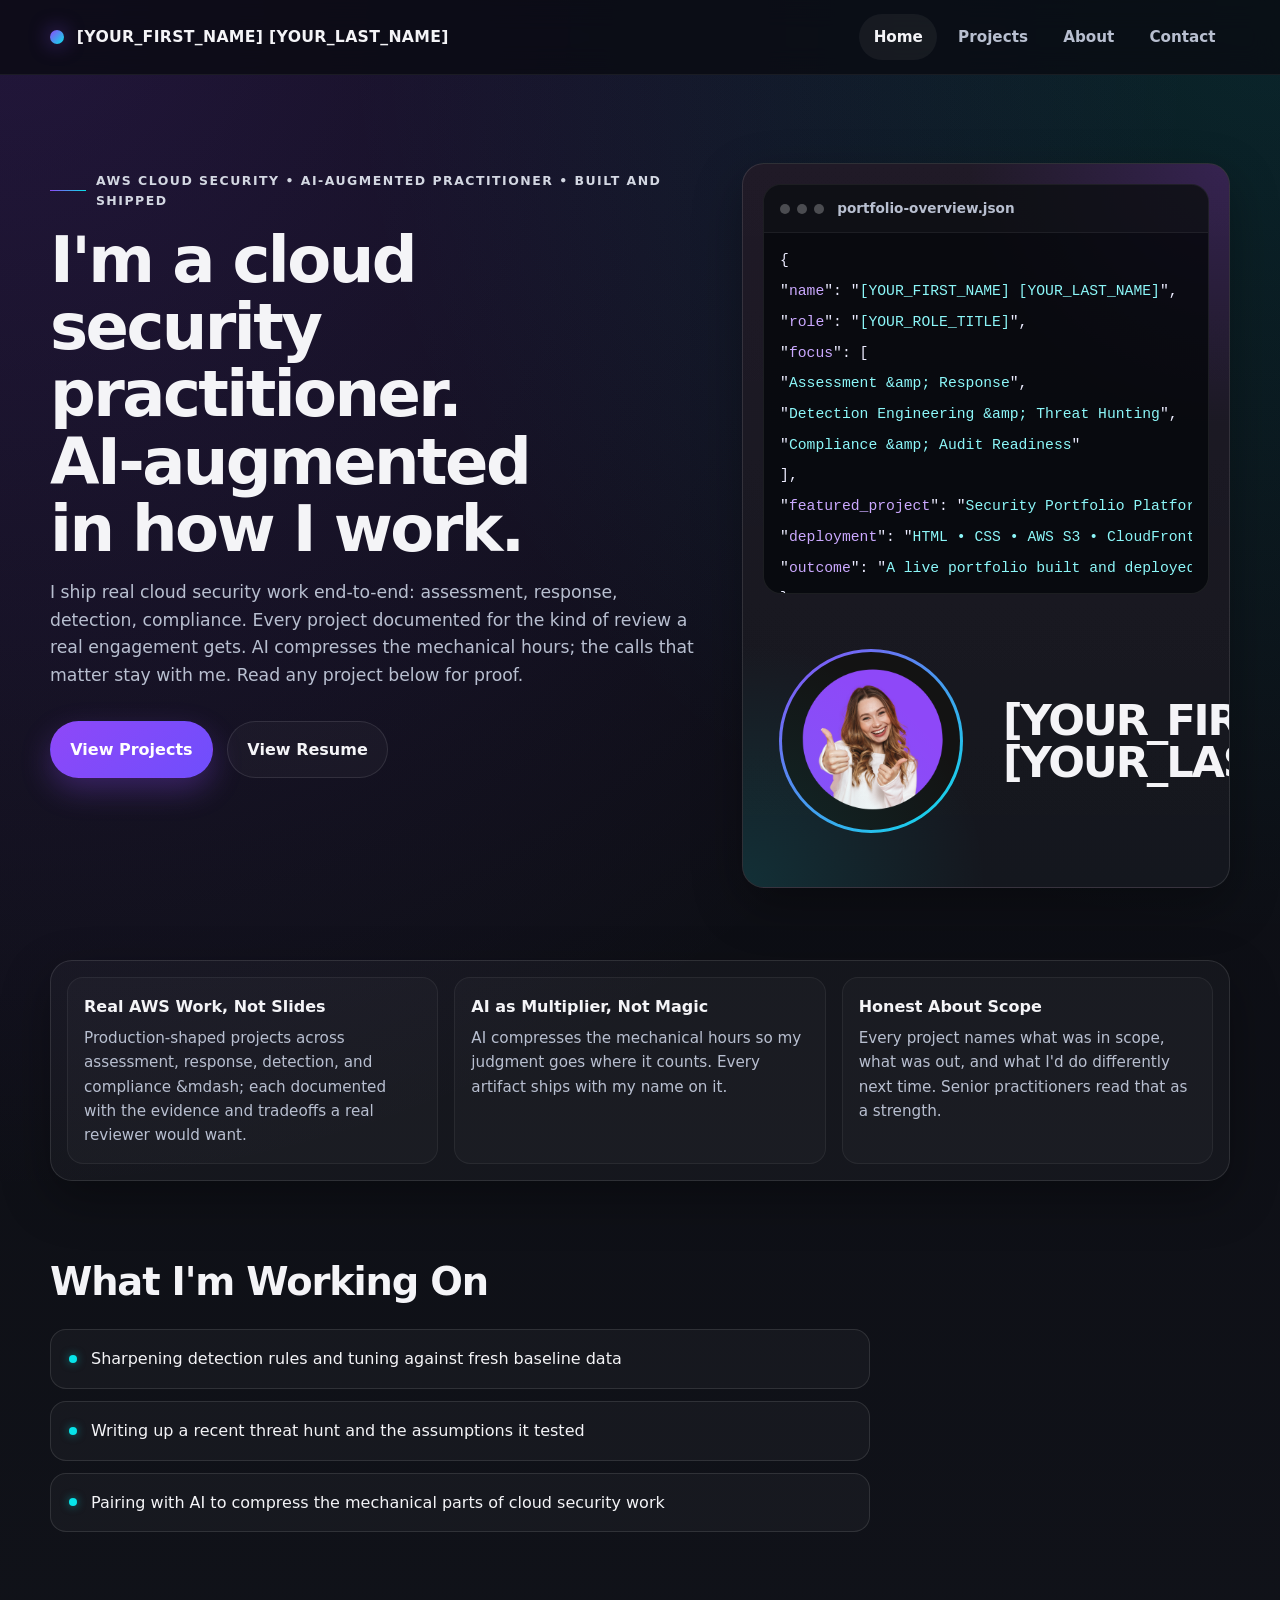
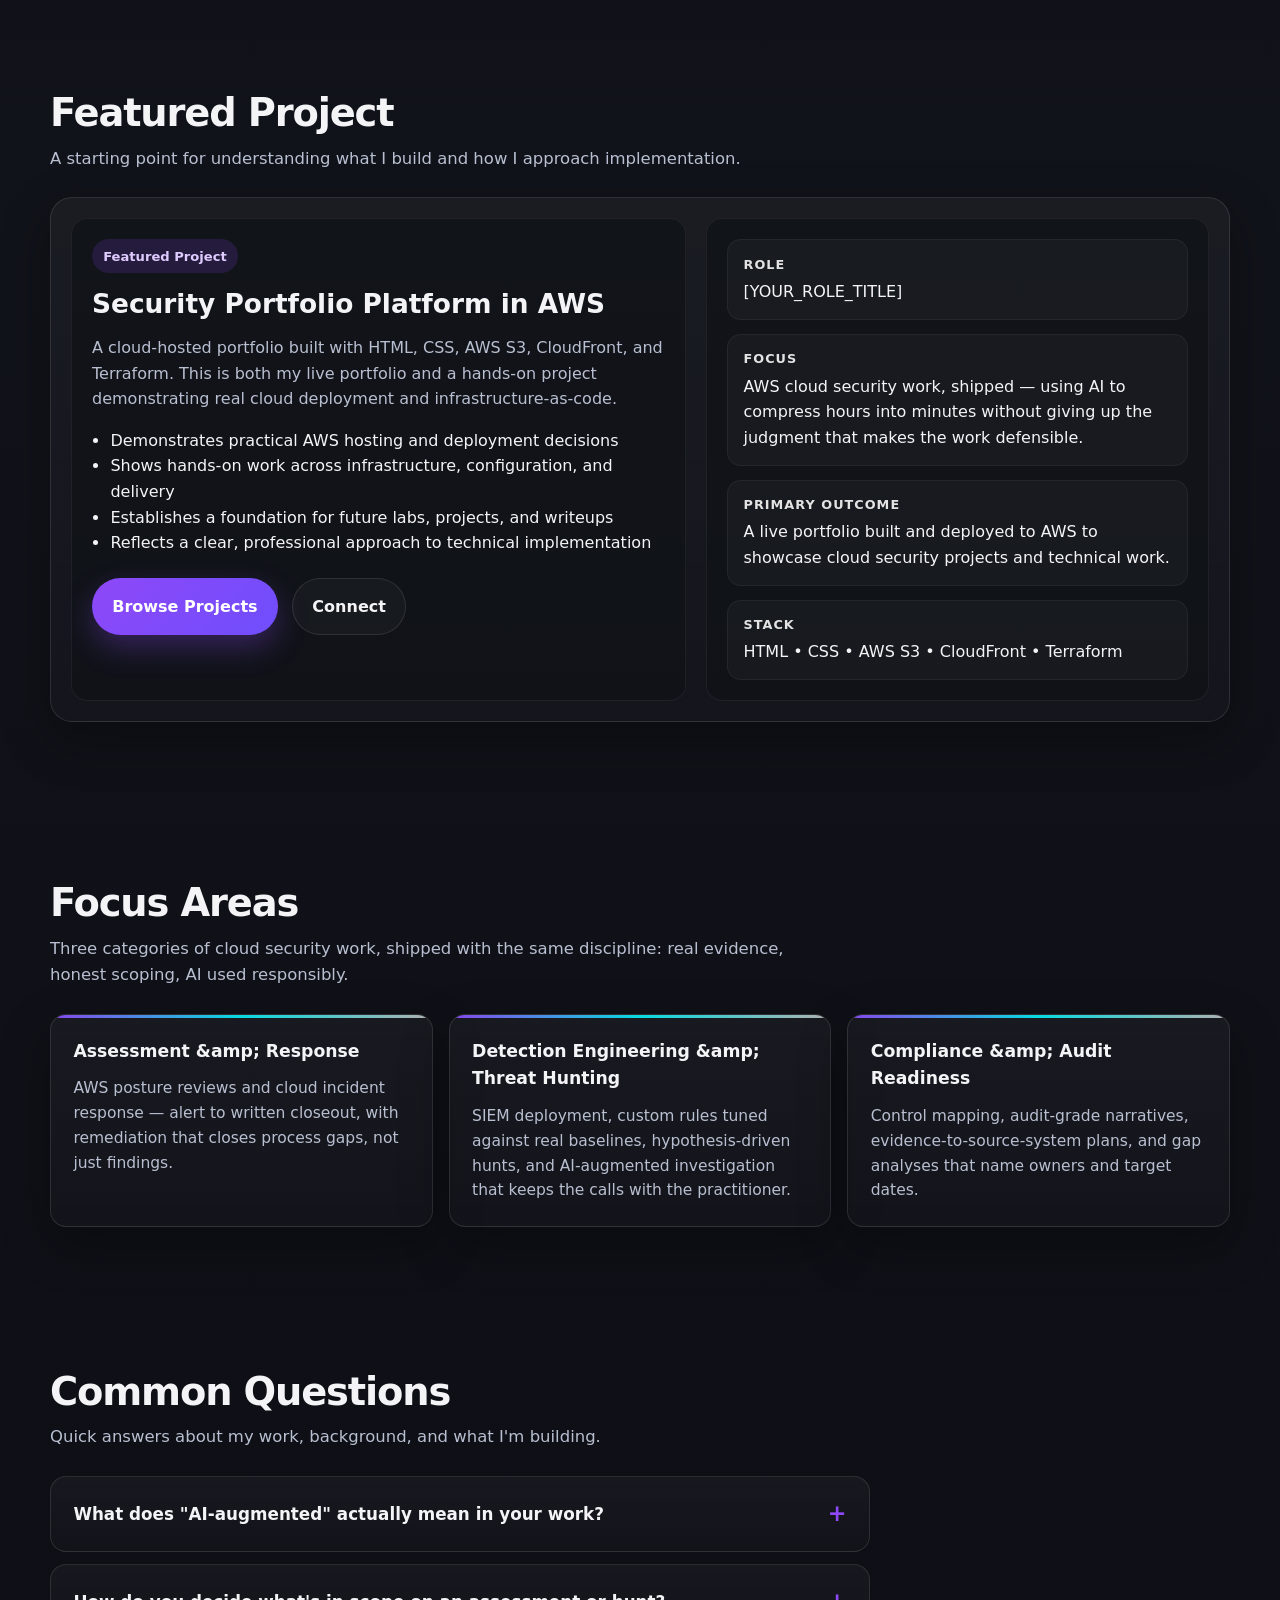
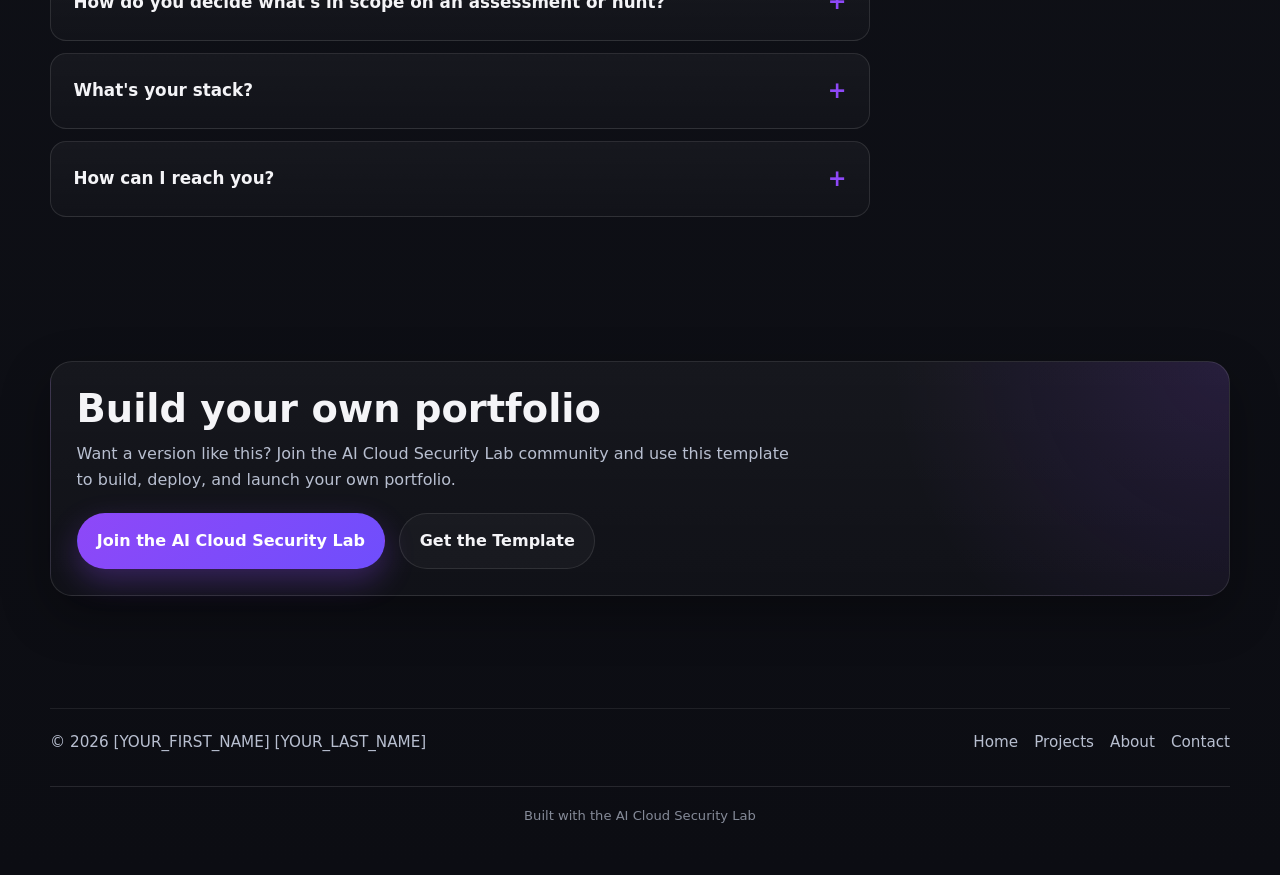
==== commit eab312f3: "Vendor-neutral hero copy (Home A / About B) - Home H1: "I'm a cloud security practitioner. AI-augmen" ====
--- a/index.html
+++ b/index.html
@@ -102,11 +102,11 @@
           <div class="eyebrow" data-site-tagline>Cloud Security &bull; AWS &bull; AI-Assisted Development &bull; Secure Architecture</div>
 
           <h1 data-home-hero-title>
-            I ship cloud security work in AWS.
+            I'm a cloud security practitioner. AI-augmented in how I work.
           </h1>
 
           <p class="hero-text" data-home-hero-subtitle>
-            Assessment, response, detection, compliance — every project documented end-to-end and ready for a real review. AI compresses the mechanical work; the judgment is mine. The work below speaks for itself.
+            I ship real cloud security work end-to-end: assessment, response, detection, compliance. Every project documented for the kind of review a real engagement gets. AI compresses the mechanical hours; the calls that matter stay with me. Read any project below for proof.
           </p>
 
           <div class="hero-actions">
